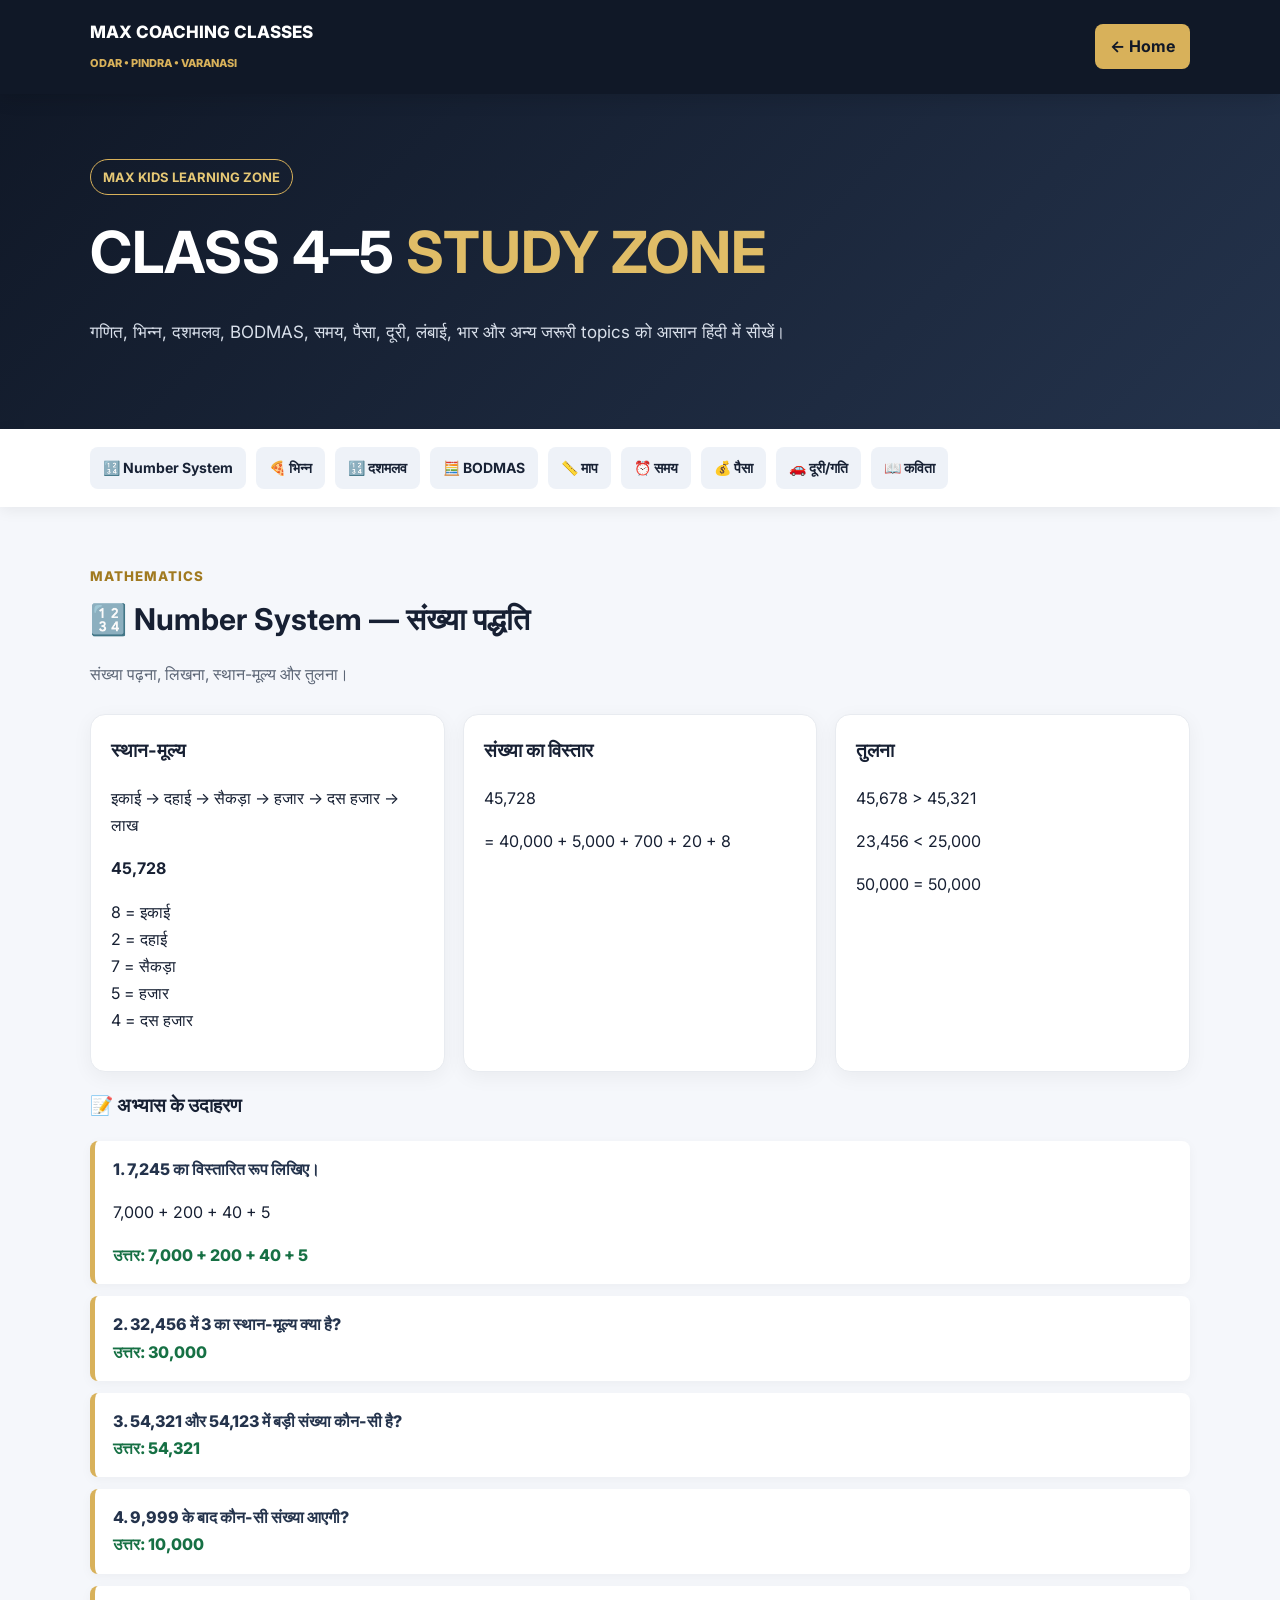
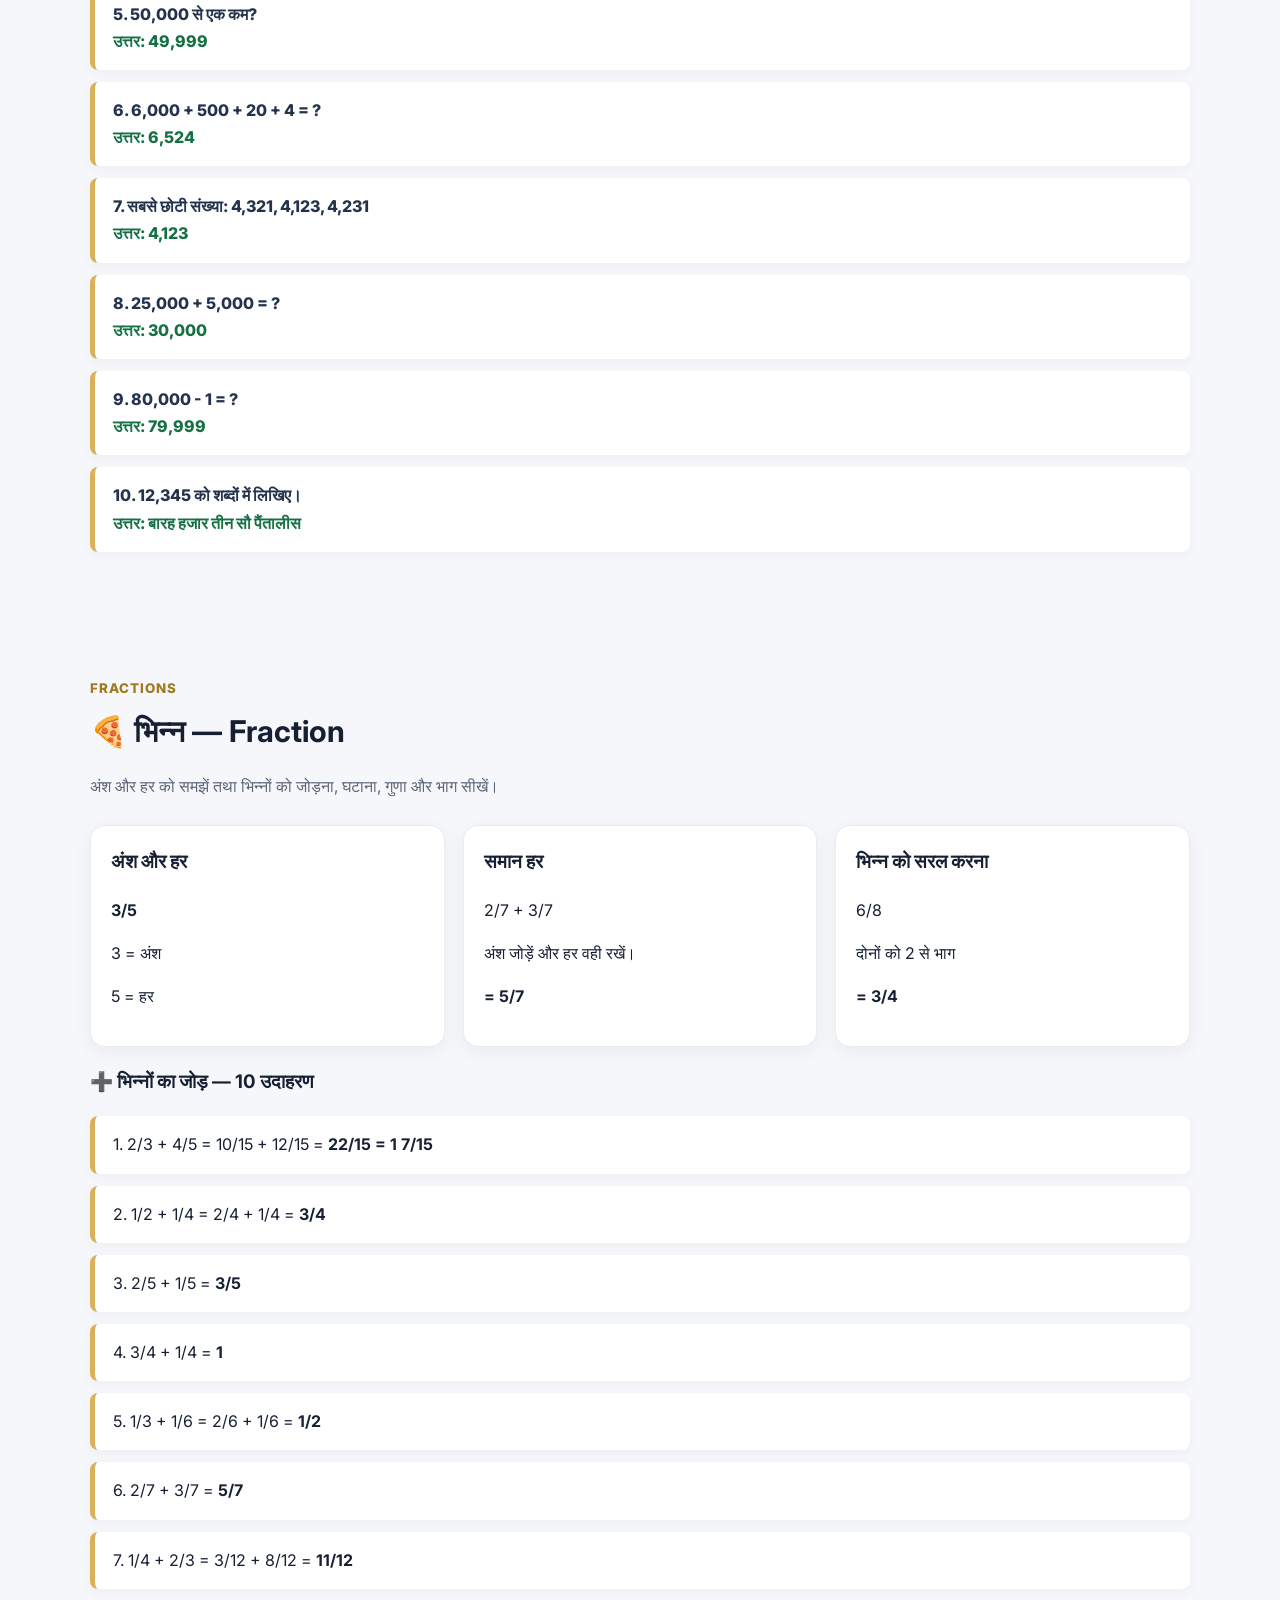
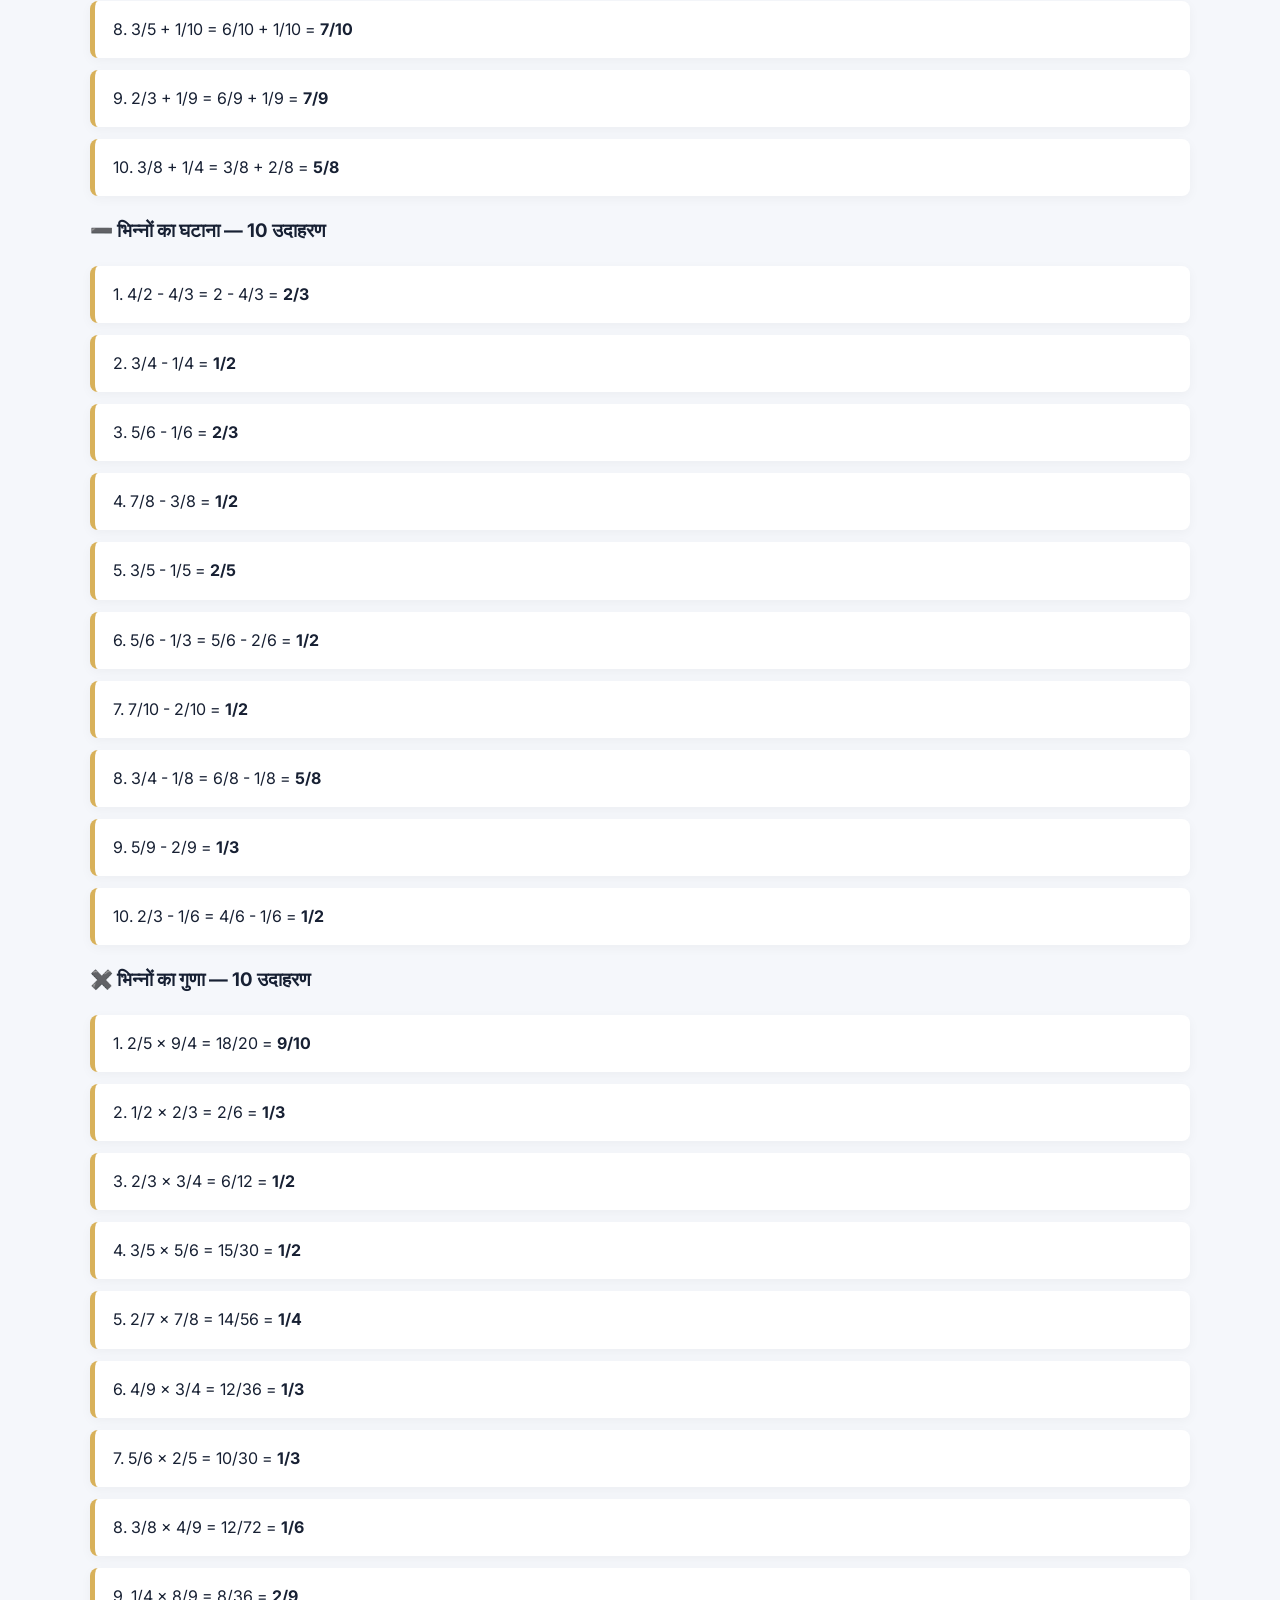
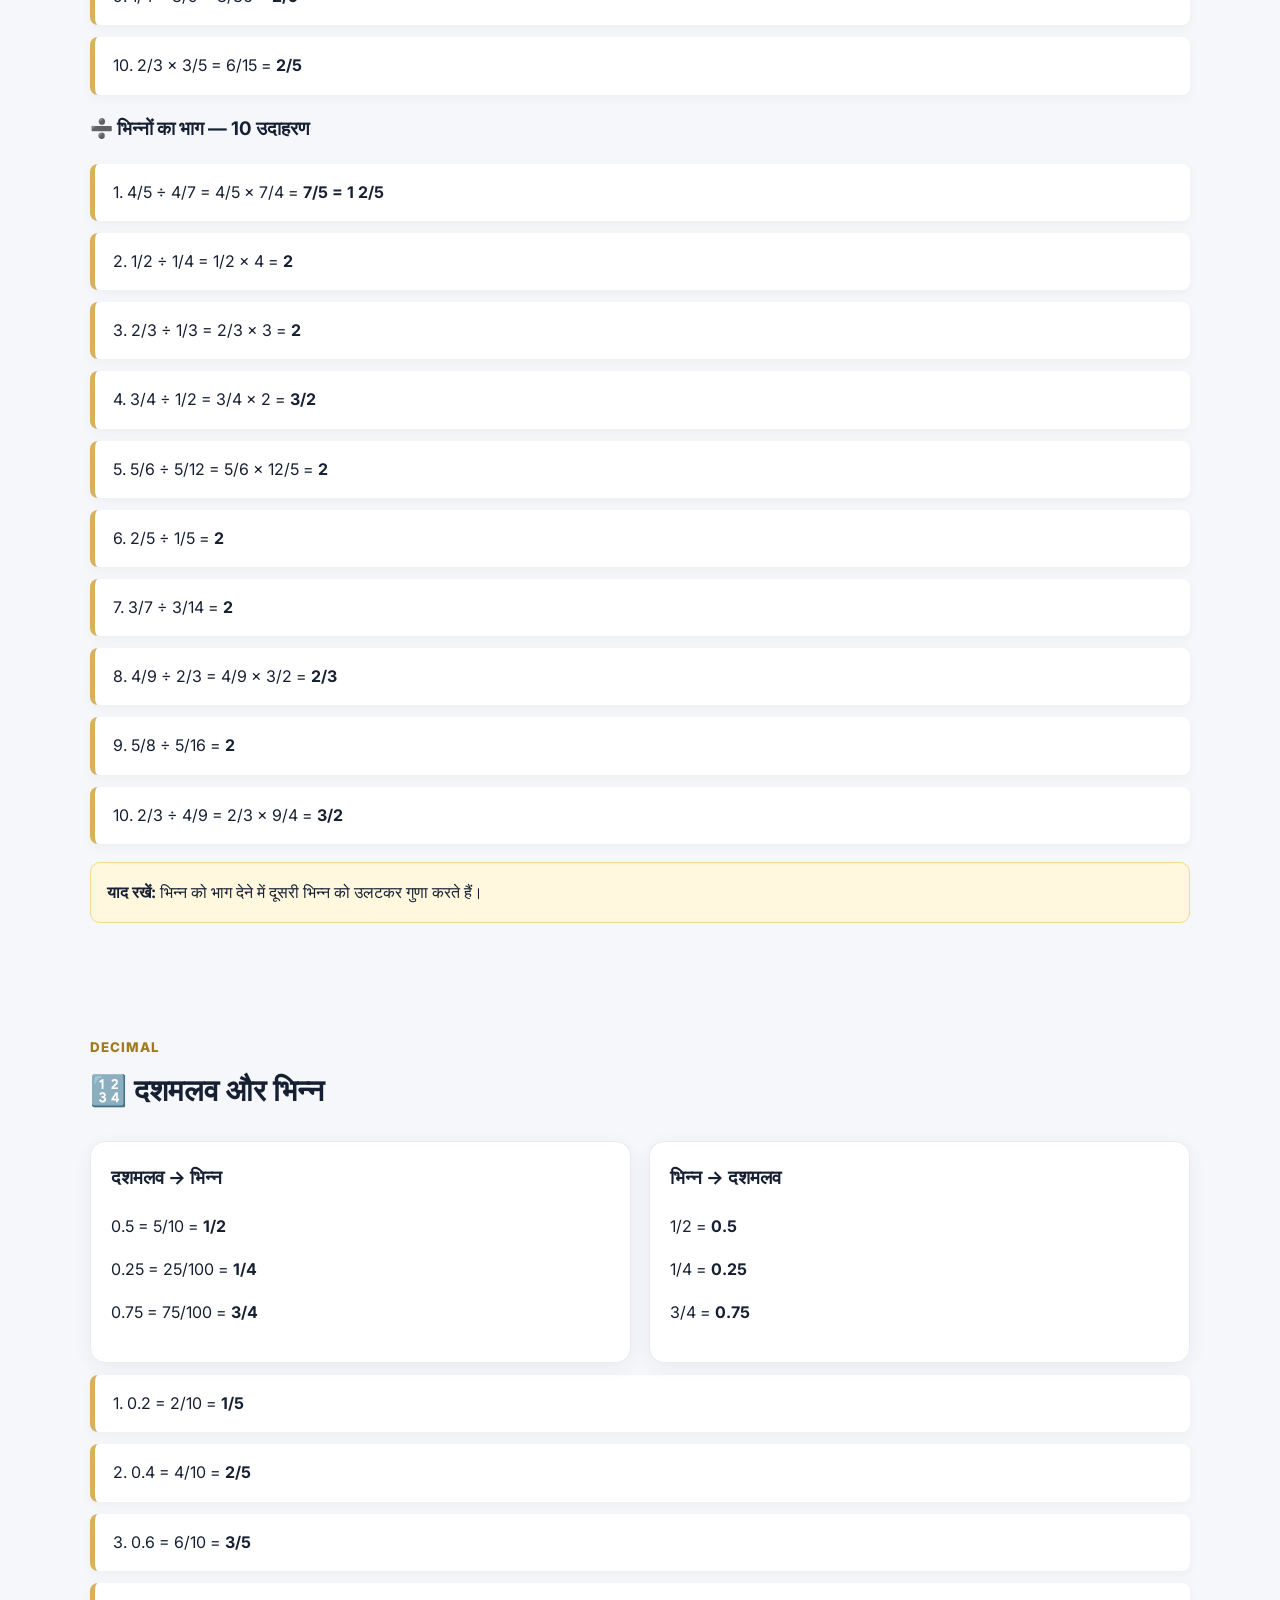
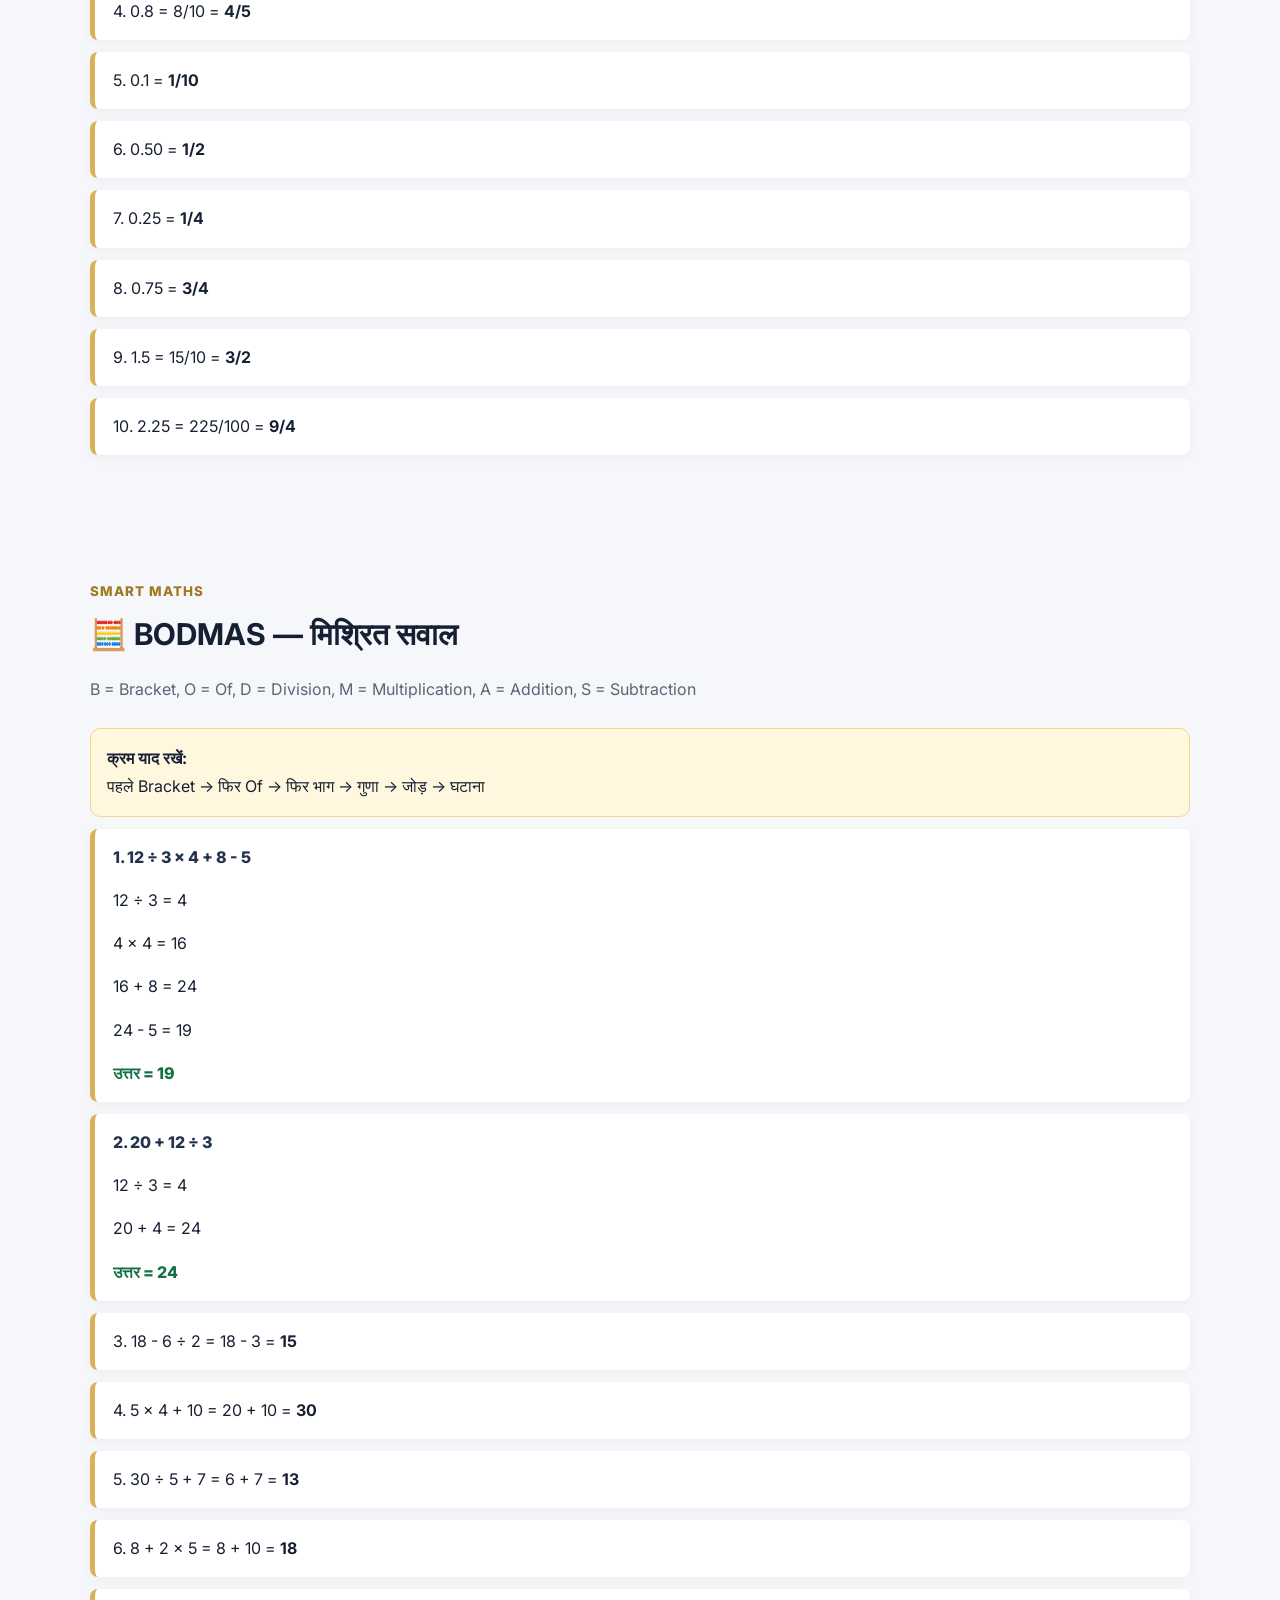
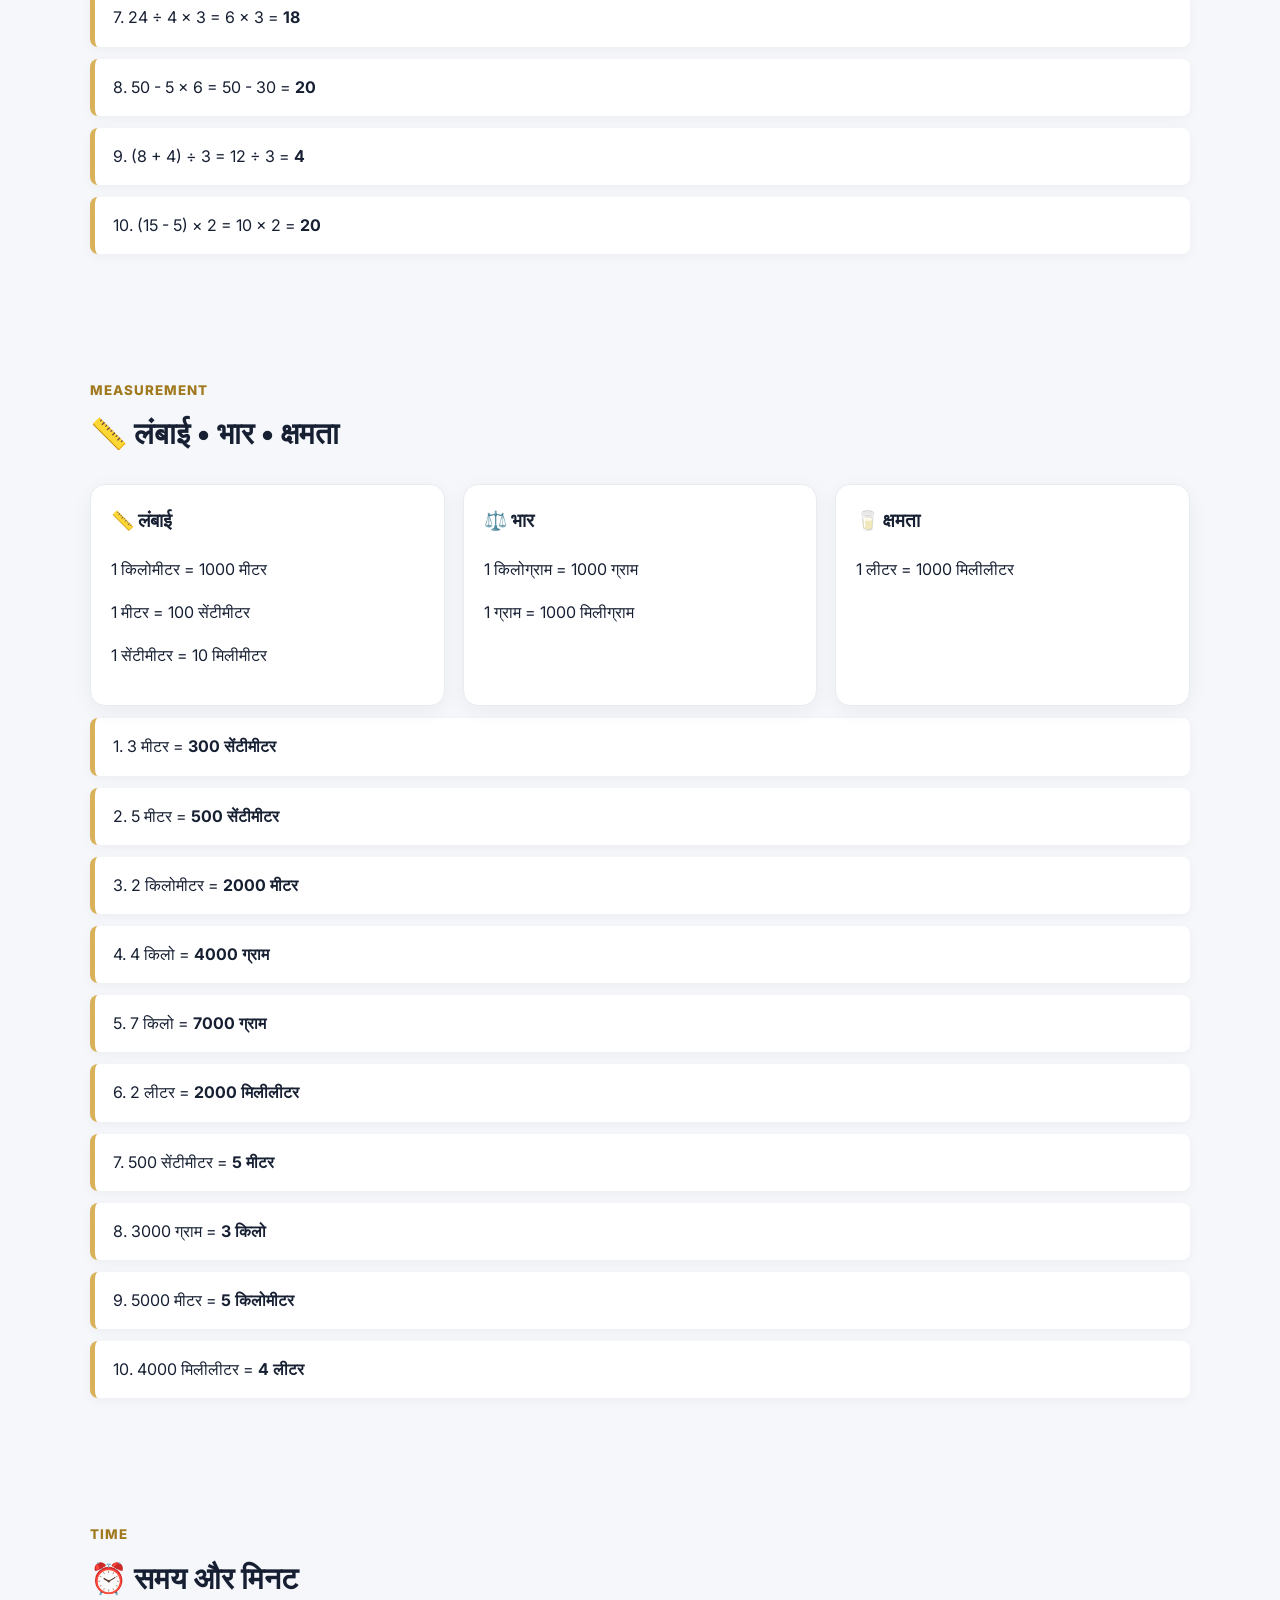
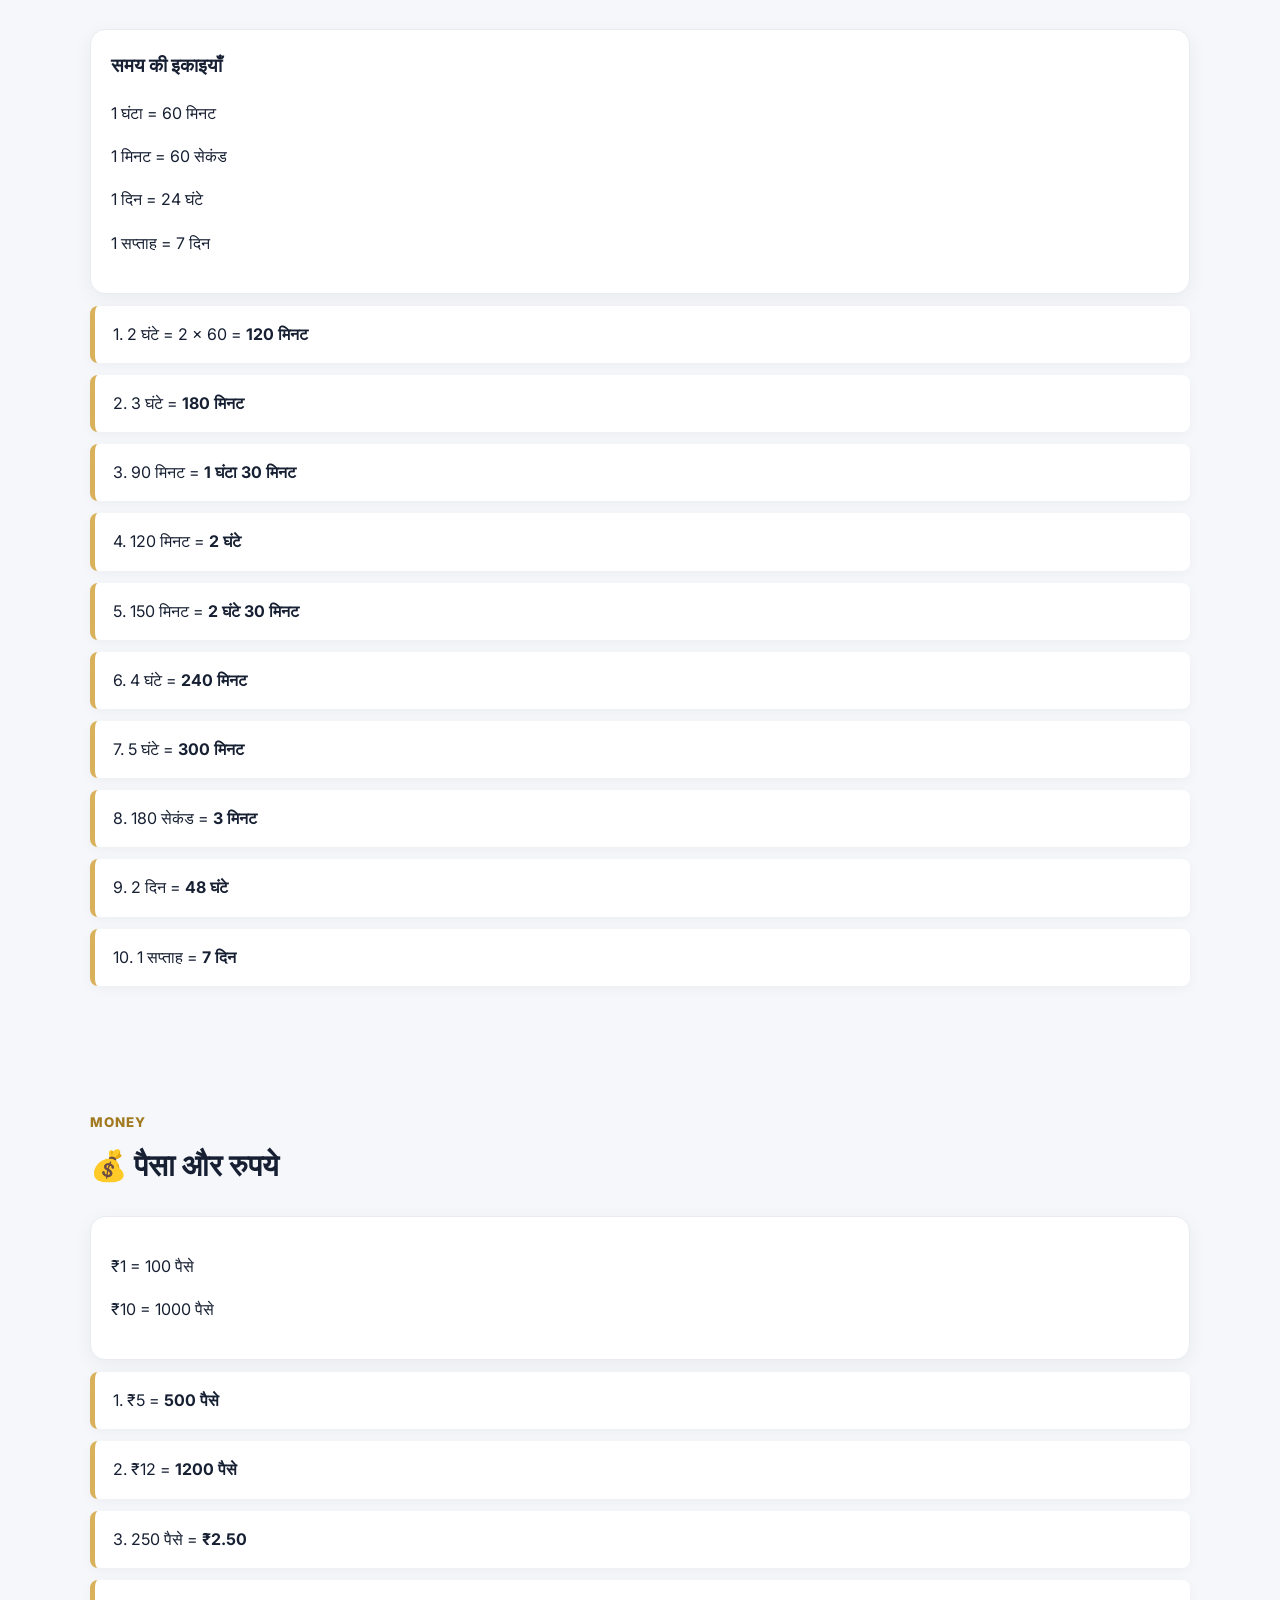
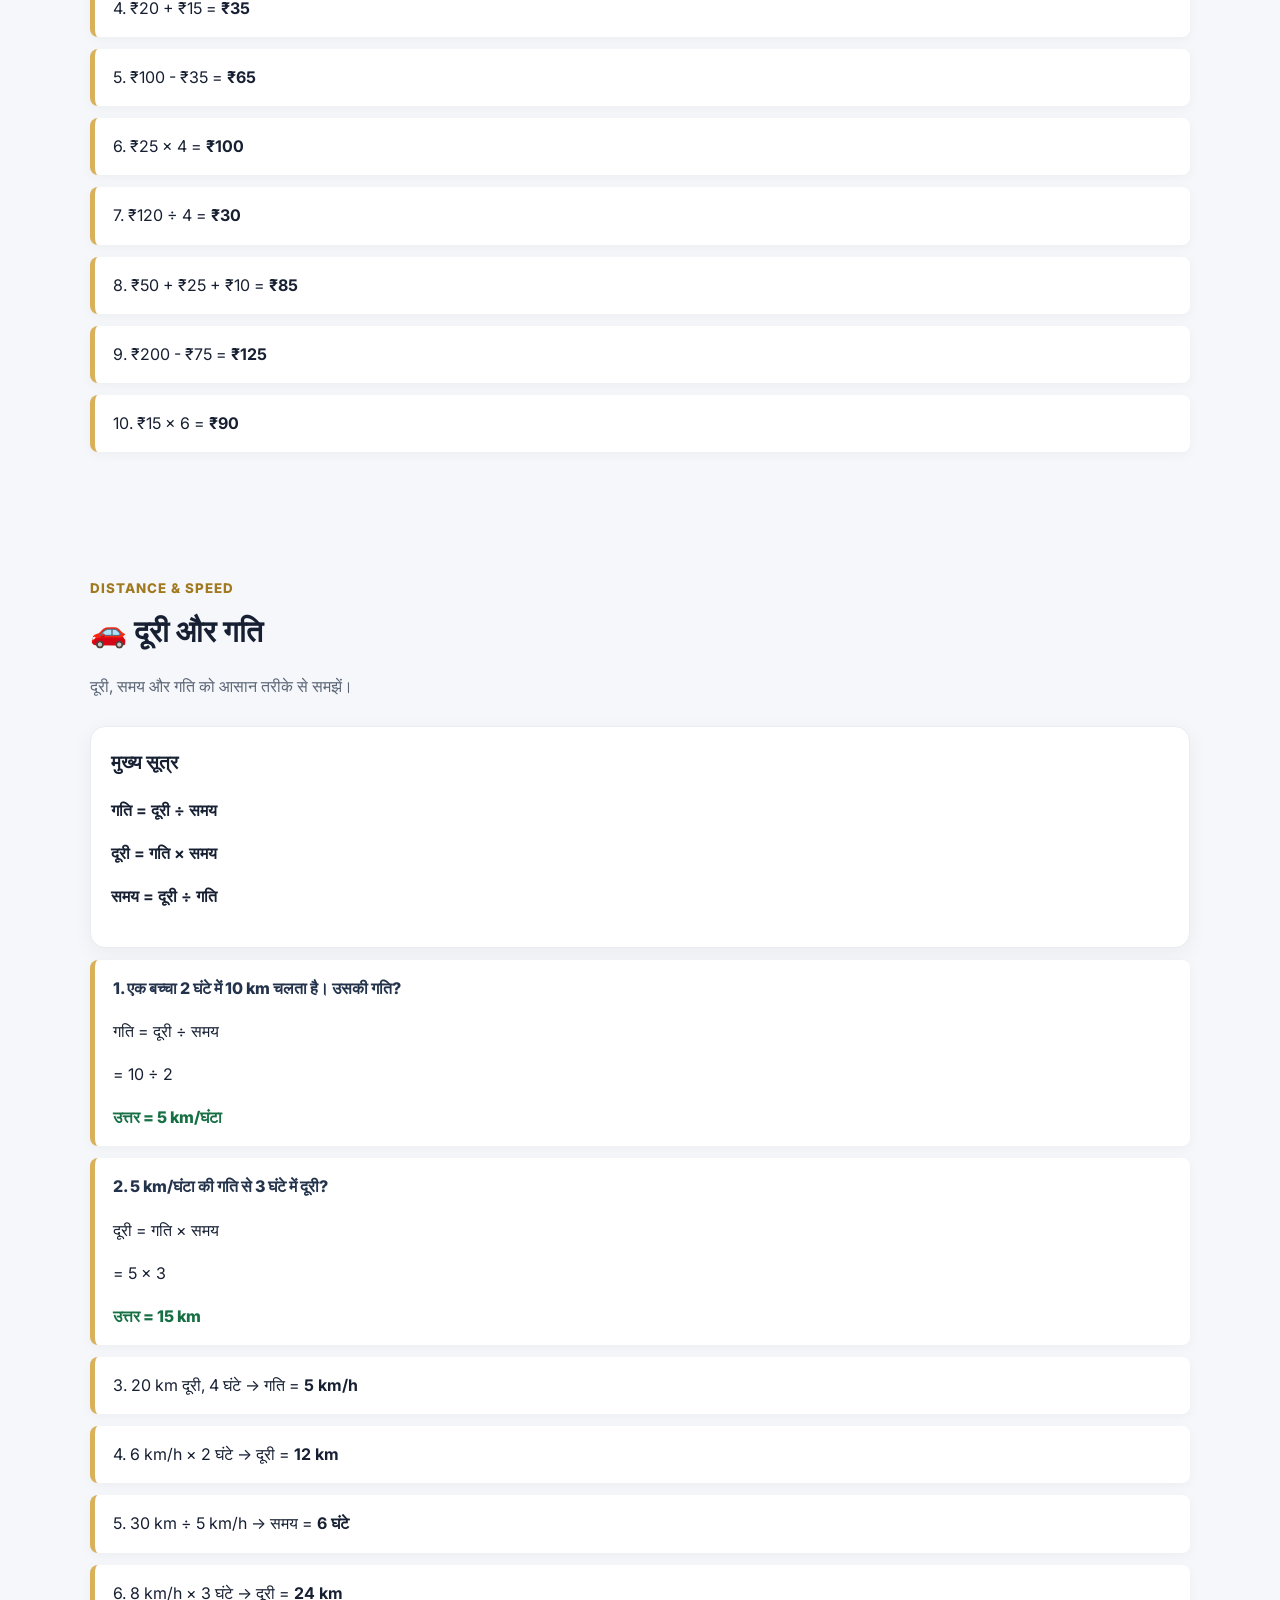
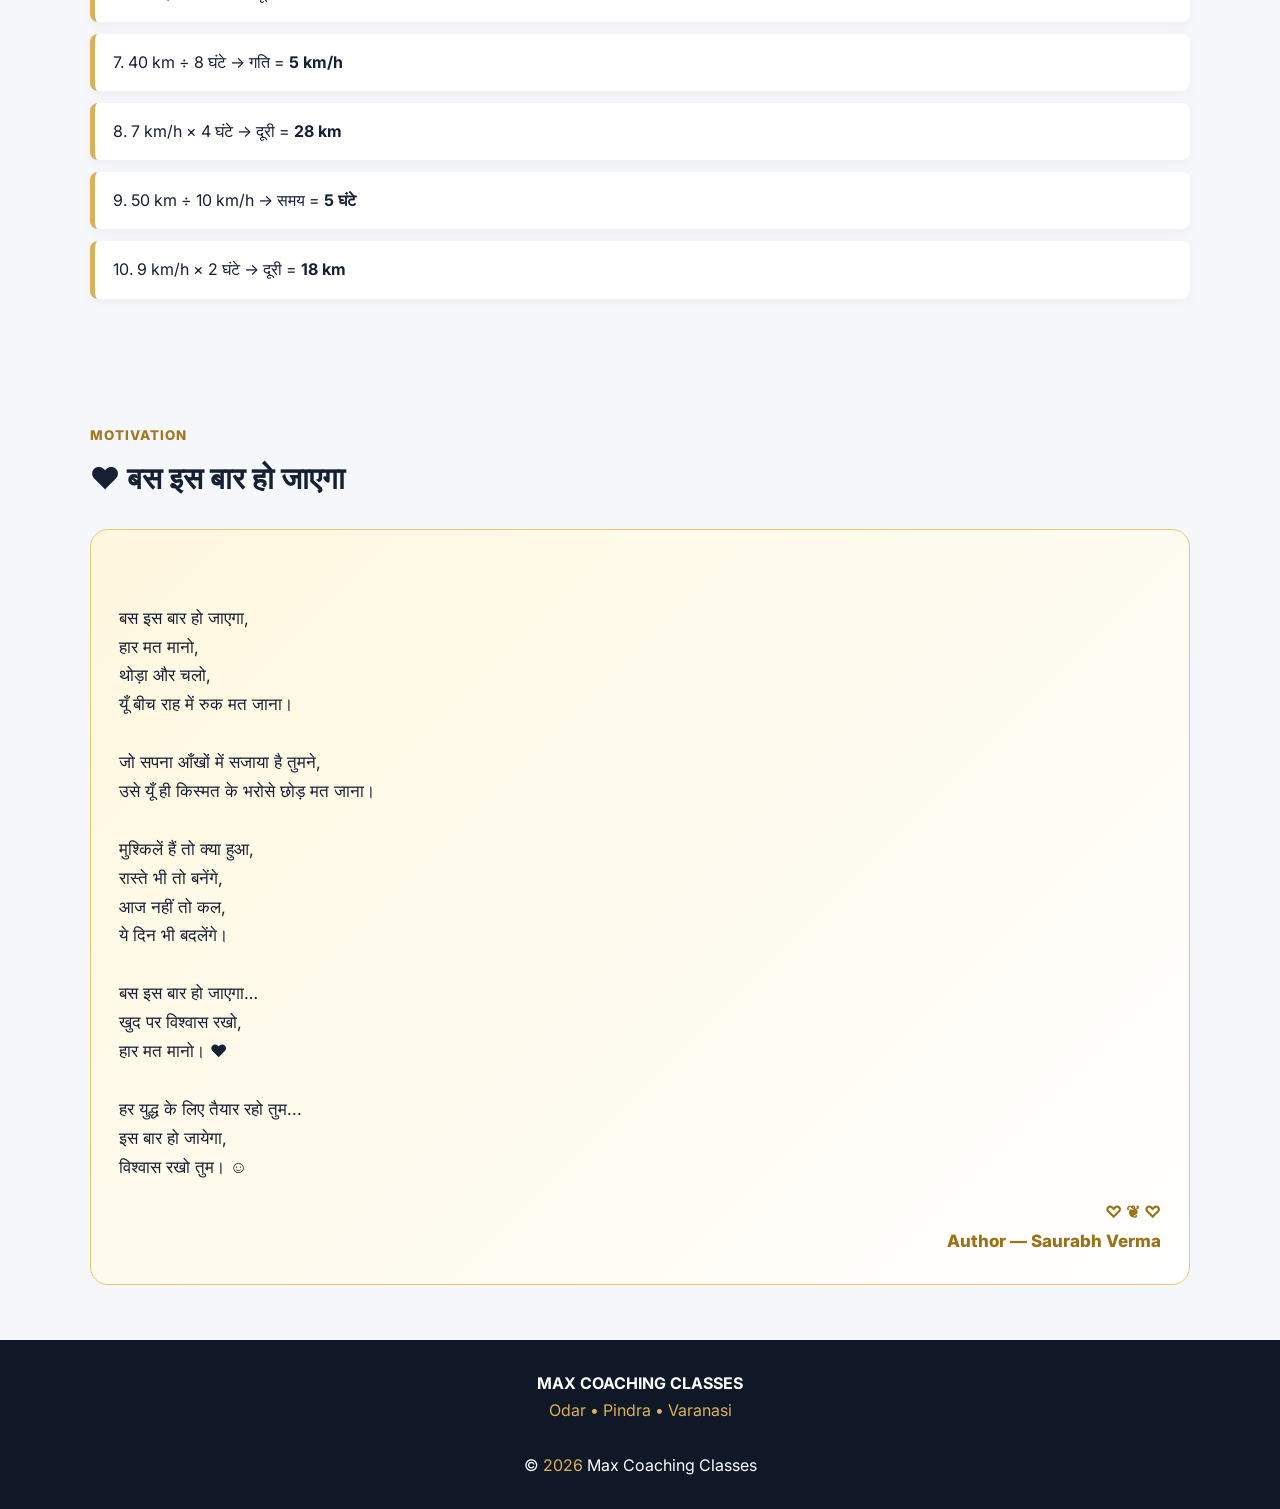
==== class4-5.html @ f992ae8b "Create class4-5.html" ====
<!DOCTYPE html>
<html lang="hi">
<head>
<meta charset="UTF-8">
<meta name="viewport" content="width=device-width, initial-scale=1.0">
<meta name="description" content="Max Coaching Classes - Class 4 and 5 Study Material">
<title>Class 4–5 Study Zone | MAX Coaching Classes</title>

<link rel="preconnect" href="https://fonts.googleapis.com">
<link rel="preconnect" href="https://fonts.gstatic.com" crossorigin>
<link href="https://fonts.googleapis.com/css2?family=Inter:wght@400;500;600;700;800&display=swap" rel="stylesheet">

<style>
*{box-sizing:border-box}
html{scroll-behavior:smooth}
body{
  margin:0;
  font-family:Inter,Arial,sans-serif;
  background:#f5f7fb;
  color:#172033;
  line-height:1.7
}
a{text-decoration:none}
.container{width:min(1100px,92%);margin:auto}

header{
  background:#101827;
  color:white;
  padding:18px 0;
  position:sticky;
  top:0;
  z-index:10;
  box-shadow:0 4px 18px #0002
}
.nav{
  display:flex;
  align-items:center;
  justify-content:space-between;
  gap:15px
}
.brand{
  color:white;
  font-weight:800;
  font-size:17px
}
.brand span{display:block}
.brand small{
  color:#d8b15a;
  font-size:11px
}
.back{
  background:#d8b15a;
  color:#111827;
  padding:9px 15px;
  border-radius:8px;
  font-weight:700
}

.hero{
  background:linear-gradient(135deg,#101827,#24334c);
  color:white;
  padding:65px 0
}
.hero h1{
  font-size:clamp(32px,6vw,58px);
  margin:8px 0
}
.hero h1 span{color:#e0bd67}
.hero p{
  max-width:720px;
  color:#d9e0eb;
  font-size:17px
}
.badge{
  display:inline-block;
  border:1px solid #d8b15a;
  color:#e6c875;
  padding:6px 12px;
  border-radius:30px;
  font-size:13px;
  font-weight:700
}

.study-nav{
  background:white;
  padding:18px 0;
  box-shadow:0 3px 15px #0001
}
.menu{
  display:flex;
  gap:10px;
  flex-wrap:wrap
}
.menu a{
  background:#eef2f8;
  color:#182235;
  padding:9px 13px;
  border-radius:8px;
  font-weight:700;
  font-size:14px
}
.menu a:hover{
  background:#d8b15a;
  color:#111
}

section{
  padding:55px 0
}
.section-title{
  margin-bottom:25px
}
.section-title small{
  color:#a17a20;
  font-weight:800;
  letter-spacing:1px
}
.section-title h2{
  font-size:30px;
  margin:5px 0
}
.section-title p{color:#5b6575}

.grid{
  display:grid;
  grid-template-columns:repeat(auto-fit,minmax(220px,1fr));
  gap:18px
}
.card{
  background:white;
  padding:20px;
  border-radius:15px;
  box-shadow:0 5px 20px #0000000d;
  border:1px solid #e8ebf0
}
.card h3{margin-top:0}
.card strong{font-size:28px;color:#a17818}

.example{
  background:#fff;
  border-left:5px solid #d8b15a;
  padding:15px 18px;
  margin:12px 0;
  border-radius:8px;
  box-shadow:0 3px 12px #0000000a
}
.question{
  font-weight:800;
  color:#24334c
}
.answer{
  color:#167044;
  font-weight:800
}
.tip{
  background:#fff8df;
  border:1px solid #f0d98d;
  padding:16px;
  border-radius:10px;
  margin-top:18px
}

table{
  width:100%;
  border-collapse:collapse;
  background:white;
  margin:15px 0;
  overflow:hidden
}
th,td{
  padding:11px;
  border:1px solid #e2e6ed;
  text-align:center
}
th{
  background:#182235;
  color:white
}

.poem{
  background:linear-gradient(135deg,#fff7df,#fff);
  border:1px solid #e4c86e;
  padding:28px;
  border-radius:18px;
  font-size:17px
}
.poem p{white-space:pre-line}
.author{
  text-align:right;
  font-weight:800;
  color:#9a7217
}

footer{
  background:#101827;
  color:white;
  text-align:center;
  padding:30px 15px
}
footer span{color:#d8b15a}

@media(max-width:600px){
  section{padding:40px 0}
  .hero{padding:45px 0}
  .menu a{font-size:12px;padding:8px 10px}
  .section-title h2{font-size:25px}
  table{font-size:13px}
}
</style>
</head>

<body>

<header>
  <div class="container nav">
    <div class="brand">
      <span>MAX COACHING CLASSES</span>
      <small>ODAR • PINDRA • VARANASI</small>
    </div>
    <a class="back" href="index.html">← Home</a>
  </div>
</header>

<section class="hero">
  <div class="container">
    <span class="badge">MAX KIDS LEARNING ZONE</span>
    <h1>CLASS 4–5 <span>STUDY ZONE</span></h1>
    <p>
      गणित, भिन्न, दशमलव, BODMAS, समय, पैसा, दूरी,
      लंबाई, भार और अन्य जरूरी topics को आसान हिंदी में सीखें।
    </p>
  </div>
</section>

<div class="study-nav">
  <div class="container menu">
    <a href="#number">🔢 Number System</a>
    <a href="#fraction">🍕 भिन्न</a>
    <a href="#decimal">🔢 दशमलव</a>
    <a href="#bodmas">🧮 BODMAS</a>
    <a href="#measurement">📏 माप</a>
    <a href="#time">⏰ समय</a>
    <a href="#money">💰 पैसा</a>
    <a href="#speed">🚗 दूरी/गति</a>
    <a href="#poem">📖 कविता</a>
  </div>
</div>


<!-- NUMBER SYSTEM -->
<section id="number">
<div class="container">

<div class="section-title">
<small>MATHEMATICS</small>
<h2>🔢 Number System — संख्या पद्धति</h2>
<p>संख्या पढ़ना, लिखना, स्थान-मूल्य और तुलना।</p>
</div>

<div class="grid">

<div class="card">
<h3>स्थान-मूल्य</h3>
<p>
इकाई → दहाई → सैकड़ा → हजार → दस हजार → लाख
</p>
<p><b>45,728</b></p>
<p>
8 = इकाई<br>
2 = दहाई<br>
7 = सैकड़ा<br>
5 = हजार<br>
4 = दस हजार
</p>
</div>

<div class="card">
<h3>संख्या का विस्तार</h3>
<p>45,728</p>
<p>= 40,000 + 5,000 + 700 + 20 + 8</p>
</div>

<div class="card">
<h3>तुलना</h3>
<p>45,678 &gt; 45,321</p>
<p>23,456 &lt; 25,000</p>
<p>50,000 = 50,000</p>
</div>

</div>

<h3>📝 अभ्यास के उदाहरण</h3>

<div class="example">
<div class="question">1. 7,245 का विस्तारित रूप लिखिए।</div>
<p>7,000 + 200 + 40 + 5</p>
<div class="answer">उत्तर: 7,000 + 200 + 40 + 5</div>
</div>

<div class="example">
<div class="question">2. 32,456 में 3 का स्थान-मूल्य क्या है?</div>
<div class="answer">उत्तर: 30,000</div>
</div>

<div class="example">
<div class="question">3. 54,321 और 54,123 में बड़ी संख्या कौन-सी है?</div>
<div class="answer">उत्तर: 54,321</div>
</div>

<div class="example">
<div class="question">4. 9,999 के बाद कौन-सी संख्या आएगी?</div>
<div class="answer">उत्तर: 10,000</div>
</div>

<div class="example">
<div class="question">5. 50,000 से एक कम?</div>
<div class="answer">उत्तर: 49,999</div>
</div>

<div class="example">
<div class="question">6. 6,000 + 500 + 20 + 4 = ?</div>
<div class="answer">उत्तर: 6,524</div>
</div>

<div class="example">
<div class="question">7. सबसे छोटी संख्या: 4,321, 4,123, 4,231</div>
<div class="answer">उत्तर: 4,123</div>
</div>

<div class="example">
<div class="question">8. 25,000 + 5,000 = ?</div>
<div class="answer">उत्तर: 30,000</div>
</div>

<div class="example">
<div class="question">9. 80,000 - 1 = ?</div>
<div class="answer">उत्तर: 79,999</div>
</div>

<div class="example">
<div class="question">10. 12,345 को शब्दों में लिखिए।</div>
<div class="answer">उत्तर: बारह हजार तीन सौ पैंतालीस</div>
</div>

</div>
</section>


<!-- FRACTIONS -->
<section id="fraction">
<div class="container">

<div class="section-title">
<small>FRACTIONS</small>
<h2>🍕 भिन्न — Fraction</h2>
<p>अंश और हर को समझें तथा भिन्नों को जोड़ना, घटाना, गुणा और भाग सीखें।</p>
</div>

<div class="grid">

<div class="card">
<h3>अंश और हर</h3>
<p><b>3/5</b></p>
<p>3 = अंश</p>
<p>5 = हर</p>
</div>

<div class="card">
<h3>समान हर</h3>
<p>2/7 + 3/7</p>
<p>अंश जोड़ें और हर वही रखें।</p>
<p><b>= 5/7</b></p>
</div>

<div class="card">
<h3>भिन्न को सरल करना</h3>
<p>6/8</p>
<p>दोनों को 2 से भाग</p>
<p><b>= 3/4</b></p>
</div>

</div>

<h3>➕ भिन्नों का जोड़ — 10 उदाहरण</h3>

<div class="example">1. 2/3 + 4/5 = 10/15 + 12/15 = <b>22/15 = 1 7/15</b></div>
<div class="example">2. 1/2 + 1/4 = 2/4 + 1/4 = <b>3/4</b></div>
<div class="example">3. 2/5 + 1/5 = <b>3/5</b></div>
<div class="example">4. 3/4 + 1/4 = <b>1</b></div>
<div class="example">5. 1/3 + 1/6 = 2/6 + 1/6 = <b>1/2</b></div>
<div class="example">6. 2/7 + 3/7 = <b>5/7</b></div>
<div class="example">7. 1/4 + 2/3 = 3/12 + 8/12 = <b>11/12</b></div>
<div class="example">8. 3/5 + 1/10 = 6/10 + 1/10 = <b>7/10</b></div>
<div class="example">9. 2/3 + 1/9 = 6/9 + 1/9 = <b>7/9</b></div>
<div class="example">10. 3/8 + 1/4 = 3/8 + 2/8 = <b>5/8</b></div>


<h3>➖ भिन्नों का घटाना — 10 उदाहरण</h3>

<div class="example">1. 4/2 - 4/3 = 2 - 4/3 = <b>2/3</b></div>
<div class="example">2. 3/4 - 1/4 = <b>1/2</b></div>
<div class="example">3. 5/6 - 1/6 = <b>2/3</b></div>
<div class="example">4. 7/8 - 3/8 = <b>1/2</b></div>
<div class="example">5. 3/5 - 1/5 = <b>2/5</b></div>
<div class="example">6. 5/6 - 1/3 = 5/6 - 2/6 = <b>1/2</b></div>
<div class="example">7. 7/10 - 2/10 = <b>1/2</b></div>
<div class="example">8. 3/4 - 1/8 = 6/8 - 1/8 = <b>5/8</b></div>
<div class="example">9. 5/9 - 2/9 = <b>1/3</b></div>
<div class="example">10. 2/3 - 1/6 = 4/6 - 1/6 = <b>1/2</b></div>


<h3>✖️ भिन्नों का गुणा — 10 उदाहरण</h3>

<div class="example">1. 2/5 × 9/4 = 18/20 = <b>9/10</b></div>
<div class="example">2. 1/2 × 2/3 = 2/6 = <b>1/3</b></div>
<div class="example">3. 2/3 × 3/4 = 6/12 = <b>1/2</b></div>
<div class="example">4. 3/5 × 5/6 = 15/30 = <b>1/2</b></div>
<div class="example">5. 2/7 × 7/8 = 14/56 = <b>1/4</b></div>
<div class="example">6. 4/9 × 3/4 = 12/36 = <b>1/3</b></div>
<div class="example">7. 5/6 × 2/5 = 10/30 = <b>1/3</b></div>
<div class="example">8. 3/8 × 4/9 = 12/72 = <b>1/6</b></div>
<div class="example">9. 1/4 × 8/9 = 8/36 = <b>2/9</b></div>
<div class="example">10. 2/3 × 3/5 = 6/15 = <b>2/5</b></div>


<h3>➗ भिन्नों का भाग — 10 उदाहरण</h3>

<div class="example">1. 4/5 ÷ 4/7 = 4/5 × 7/4 = <b>7/5 = 1 2/5</b></div>
<div class="example">2. 1/2 ÷ 1/4 = 1/2 × 4 = <b>2</b></div>
<div class="example">3. 2/3 ÷ 1/3 = 2/3 × 3 = <b>2</b></div>
<div class="example">4. 3/4 ÷ 1/2 = 3/4 × 2 = <b>3/2</b></div>
<div class="example">5. 5/6 ÷ 5/12 = 5/6 × 12/5 = <b>2</b></div>
<div class="example">6. 2/5 ÷ 1/5 = <b>2</b></div>
<div class="example">7. 3/7 ÷ 3/14 = <b>2</b></div>
<div class="example">8. 4/9 ÷ 2/3 = 4/9 × 3/2 = <b>2/3</b></div>
<div class="example">9. 5/8 ÷ 5/16 = <b>2</b></div>
<div class="example">10. 2/3 ÷ 4/9 = 2/3 × 9/4 = <b>3/2</b></div>

<div class="tip">
<b>याद रखें:</b> भिन्न को भाग देने में दूसरी भिन्न को उलटकर गुणा करते हैं।
</div>

</div>
</section>


<!-- DECIMAL -->
<section id="decimal">
<div class="container">

<div class="section-title">
<small>DECIMAL</small>
<h2>🔢 दशमलव और भिन्न</h2>
</div>

<div class="grid">

<div class="card">
<h3>दशमलव → भिन्न</h3>
<p>0.5 = 5/10 = <b>1/2</b></p>
<p>0.25 = 25/100 = <b>1/4</b></p>
<p>0.75 = 75/100 = <b>3/4</b></p>
</div>

<div class="card">
<h3>भिन्न → दशमलव</h3>
<p>1/2 = <b>0.5</b></p>
<p>1/4 = <b>0.25</b></p>
<p>3/4 = <b>0.75</b></p>
</div>

</div>

<div class="example">1. 0.2 = 2/10 = <b>1/5</b></div>
<div class="example">2. 0.4 = 4/10 = <b>2/5</b></div>
<div class="example">3. 0.6 = 6/10 = <b>3/5</b></div>
<div class="example">4. 0.8 = 8/10 = <b>4/5</b></div>
<div class="example">5. 0.1 = <b>1/10</b></div>
<div class="example">6. 0.50 = <b>1/2</b></div>
<div class="example">7. 0.25 = <b>1/4</b></div>
<div class="example">8. 0.75 = <b>3/4</b></div>
<div class="example">9. 1.5 = 15/10 = <b>3/2</b></div>
<div class="example">10. 2.25 = 225/100 = <b>9/4</b></div>

</div>
</section>


<!-- BODMAS -->
<section id="bodmas">
<div class="container">

<div class="section-title">
<small>SMART MATHS</small>
<h2>🧮 BODMAS — मिश्रित सवाल</h2>
<p>
B = Bracket, O = Of, D = Division, M = Multiplication,
A = Addition, S = Subtraction
</p>
</div>

<div class="tip">
<b>क्रम याद रखें:</b><br>
पहले Bracket → फिर Of → फिर भाग → गुणा → जोड़ → घटाना
</div>

<div class="example">
<div class="question">1. 12 ÷ 3 × 4 + 8 - 5</div>
<p>12 ÷ 3 = 4</p>
<p>4 × 4 = 16</p>
<p>16 + 8 = 24</p>
<p>24 - 5 = 19</p>
<div class="answer">उत्तर = 19</div>
</div>

<div class="example">
<div class="question">2. 20 + 12 ÷ 3</div>
<p>12 ÷ 3 = 4</p>
<p>20 + 4 = 24</p>
<div class="answer">उत्तर = 24</div>
</div>

<div class="example">3. 18 - 6 ÷ 2 = 18 - 3 = <b>15</b></div>
<div class="example">4. 5 × 4 + 10 = 20 + 10 = <b>30</b></div>
<div class="example">5. 30 ÷ 5 + 7 = 6 + 7 = <b>13</b></div>
<div class="example">6. 8 + 2 × 5 = 8 + 10 = <b>18</b></div>
<div class="example">7. 24 ÷ 4 × 3 = 6 × 3 = <b>18</b></div>
<div class="example">8. 50 - 5 × 6 = 50 - 30 = <b>20</b></div>
<div class="example">9. (8 + 4) ÷ 3 = 12 ÷ 3 = <b>4</b></div>
<div class="example">10. (15 - 5) × 2 = 10 × 2 = <b>20</b></div>

</div>
</section>


<!-- MEASUREMENT -->
<section id="measurement">
<div class="container">

<div class="section-title">
<small>MEASUREMENT</small>
<h2>📏 लंबाई • भार • क्षमता</h2>
</div>

<div class="grid">

<div class="card">
<h3>📏 लंबाई</h3>
<p>1 किलोमीटर = 1000 मीटर</p>
<p>1 मीटर = 100 सेंटीमीटर</p>
<p>1 सेंटीमीटर = 10 मिलीमीटर</p>
</div>

<div class="card">
<h3>⚖️ भार</h3>
<p>1 किलोग्राम = 1000 ग्राम</p>
<p>1 ग्राम = 1000 मिलीग्राम</p>
</div>

<div class="card">
<h3>🥛 क्षमता</h3>
<p>1 लीटर = 1000 मिलीलीटर</p>
</div>

</div>

<div class="example">1. 3 मीटर = <b>300 सेंटीमीटर</b></div>
<div class="example">2. 5 मीटर = <b>500 सेंटीमीटर</b></div>
<div class="example">3. 2 किलोमीटर = <b>2000 मीटर</b></div>
<div class="example">4. 4 किलो = <b>4000 ग्राम</b></div>
<div class="example">5. 7 किलो = <b>7000 ग्राम</b></div>
<div class="example">6. 2 लीटर = <b>2000 मिलीलीटर</b></div>
<div class="example">7. 500 सेंटीमीटर = <b>5 मीटर</b></div>
<div class="example">8. 3000 ग्राम = <b>3 किलो</b></div>
<div class="example">9. 5000 मीटर = <b>5 किलोमीटर</b></div>
<div class="example">10. 4000 मिलीलीटर = <b>4 लीटर</b></div>

</div>
</section>


<!-- TIME -->
<section id="time">
<div class="container">

<div class="section-title">
<small>TIME</small>
<h2>⏰ समय और मिनट</h2>
</div>

<div class="grid">

<div class="card">
<h3>समय की इकाइयाँ</h3>
<p>1 घंटा = 60 मिनट</p>
<p>1 मिनट = 60 सेकंड</p>
<p>1 दिन = 24 घंटे</p>
<p>1 सप्ताह = 7 दिन</p>
</div>

</div>

<div class="example">1. 2 घंटे = 2 × 60 = <b>120 मिनट</b></div>
<div class="example">2. 3 घंटे = <b>180 मिनट</b></div>
<div class="example">3. 90 मिनट = <b>1 घंटा 30 मिनट</b></div>
<div class="example">4. 120 मिनट = <b>2 घंटे</b></div>
<div class="example">5. 150 मिनट = <b>2 घंटे 30 मिनट</b></div>
<div class="example">6. 4 घंटे = <b>240 मिनट</b></div>
<div class="example">7. 5 घंटे = <b>300 मिनट</b></div>
<div class="example">8. 180 सेकंड = <b>3 मिनट</b></div>
<div class="example">9. 2 दिन = <b>48 घंटे</b></div>
<div class="example">10. 1 सप्ताह = <b>7 दिन</b></div>

</div>
</section>


<!-- MONEY -->
<section id="money">
<div class="container">

<div class="section-title">
<small>MONEY</small>
<h2>💰 पैसा और रुपये</h2>
</div>

<div class="card">
<p>₹1 = 100 पैसे</p>
<p>₹10 = 1000 पैसे</p>
</div>

<div class="example">1. ₹5 = <b>500 पैसे</b></div>
<div class="example">2. ₹12 = <b>1200 पैसे</b></div>
<div class="example">3. 250 पैसे = <b>₹2.50</b></div>
<div class="example">4. ₹20 + ₹15 = <b>₹35</b></div>
<div class="example">5. ₹100 - ₹35 = <b>₹65</b></div>
<div class="example">6. ₹25 × 4 = <b>₹100</b></div>
<div class="example">7. ₹120 ÷ 4 = <b>₹30</b></div>
<div class="example">8. ₹50 + ₹25 + ₹10 = <b>₹85</b></div>
<div class="example">9. ₹200 - ₹75 = <b>₹125</b></div>
<div class="example">10. ₹15 × 6 = <b>₹90</b></div>

</div>
</section>


<!-- SPEED -->
<section id="speed">
<div class="container">

<div class="section-title">
<small>DISTANCE & SPEED</small>
<h2>🚗 दूरी और गति</h2>
<p>दूरी, समय और गति को आसान तरीके से समझें।</p>
</div>

<div class="card">
<h3>मुख्य सूत्र</h3>
<p><b>गति = दूरी ÷ समय</b></p>
<p><b>दूरी = गति × समय</b></p>
<p><b>समय = दूरी ÷ गति</b></p>
</div>

<div class="example">
<div class="question">1. एक बच्चा 2 घंटे में 10 km चलता है। उसकी गति?</div>
<p>गति = दूरी ÷ समय</p>
<p>= 10 ÷ 2</p>
<div class="answer">उत्तर = 5 km/घंटा</div>
</div>

<div class="example">
<div class="question">2. 5 km/घंटा की गति से 3 घंटे में दूरी?</div>
<p>दूरी = गति × समय</p>
<p>= 5 × 3</p>
<div class="answer">उत्तर = 15 km</div>
</div>

<div class="example">3. 20 km दूरी, 4 घंटे → गति = <b>5 km/h</b></div>
<div class="example">4. 6 km/h × 2 घंटे → दूरी = <b>12 km</b></div>
<div class="example">5. 30 km ÷ 5 km/h → समय = <b>6 घंटे</b></div>
<div class="example">6. 8 km/h × 3 घंटे → दूरी = <b>24 km</b></div>
<div class="example">7. 40 km ÷ 8 घंटे → गति = <b>5 km/h</b></div>
<div class="example">8. 7 km/h × 4 घंटे → दूरी = <b>28 km</b></div>
<div class="example">9. 50 km ÷ 10 km/h → समय = <b>5 घंटे</b></div>
<div class="example">10. 9 km/h × 2 घंटे → दूरी = <b>18 km</b></div>

</div>
</section>


<!-- POEM -->
<section id="poem">
<div class="container">

<div class="section-title">
<small>MOTIVATION</small>
<h2>❤️ बस इस बार हो जाएगा</h2>
</div>

<div class="poem">

<p>
बस इस बार हो जाएगा,
हार मत मानो,
थोड़ा और चलो,
यूँ बीच राह में रुक मत जाना।

जो सपना आँखों में सजाया है तुमने,
उसे यूँ ही किस्मत के भरोसे छोड़ मत जाना।

मुश्किलें हैं तो क्या हुआ,
रास्ते भी तो बनेंगे,
आज नहीं तो कल,
ये दिन भी बदलेंगे।

बस इस बार हो जाएगा…
खुद पर विश्वास रखो,
हार मत मानो। ❤️

हर युद्ध के लिए तैयार रहो तुम...
इस बार हो जायेगा,
विश्वास रखो तुम। ☺️
</p>

<div class="author">
♡ ❦ ♡<br>
Author — Saurabh Verma
</div>

</div>

</div>
</section>


<footer>
<strong>MAX COACHING CLASSES</strong><br>
<span>Odar • Pindra • Varanasi</span><br><br>
© <span id="year"></span> Max Coaching Classes
</footer>

<script>
document.getElementById("year").textContent = new Date().getFullYear();
</script>

</body>
  </html>
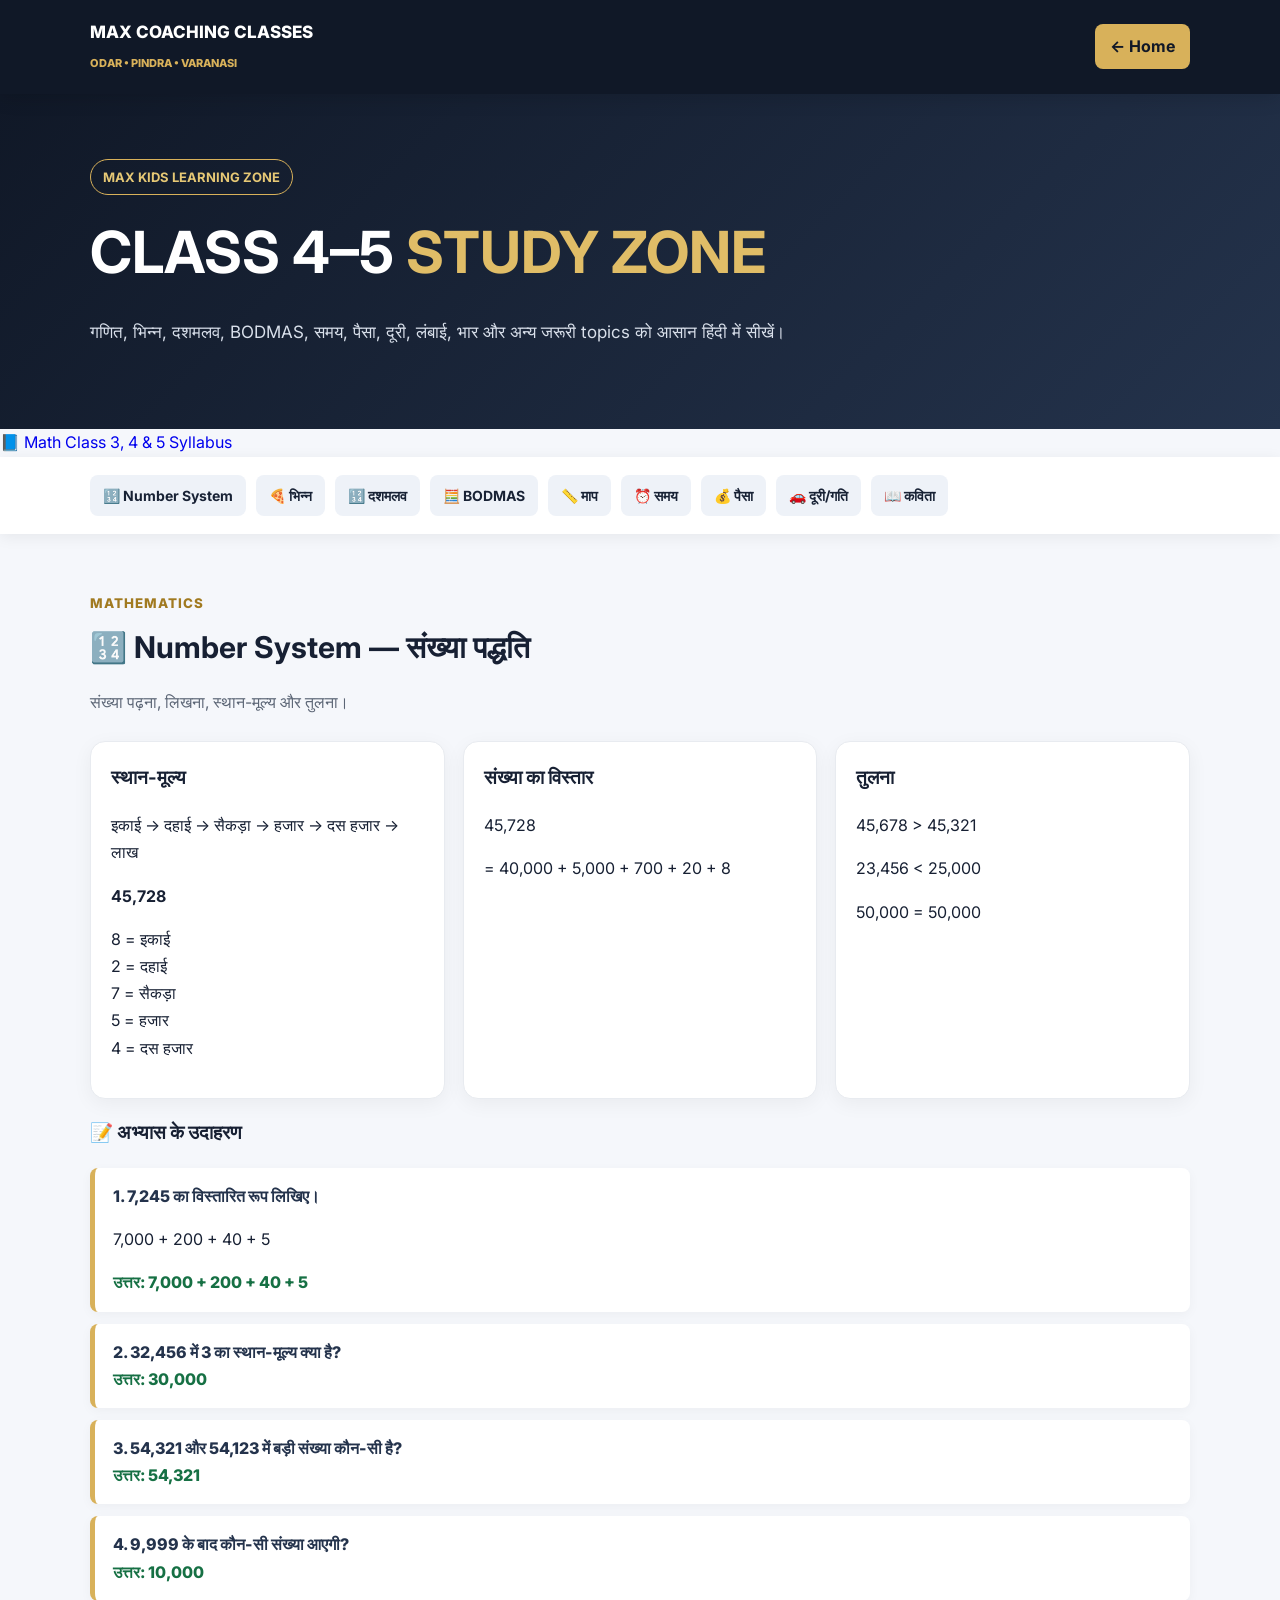
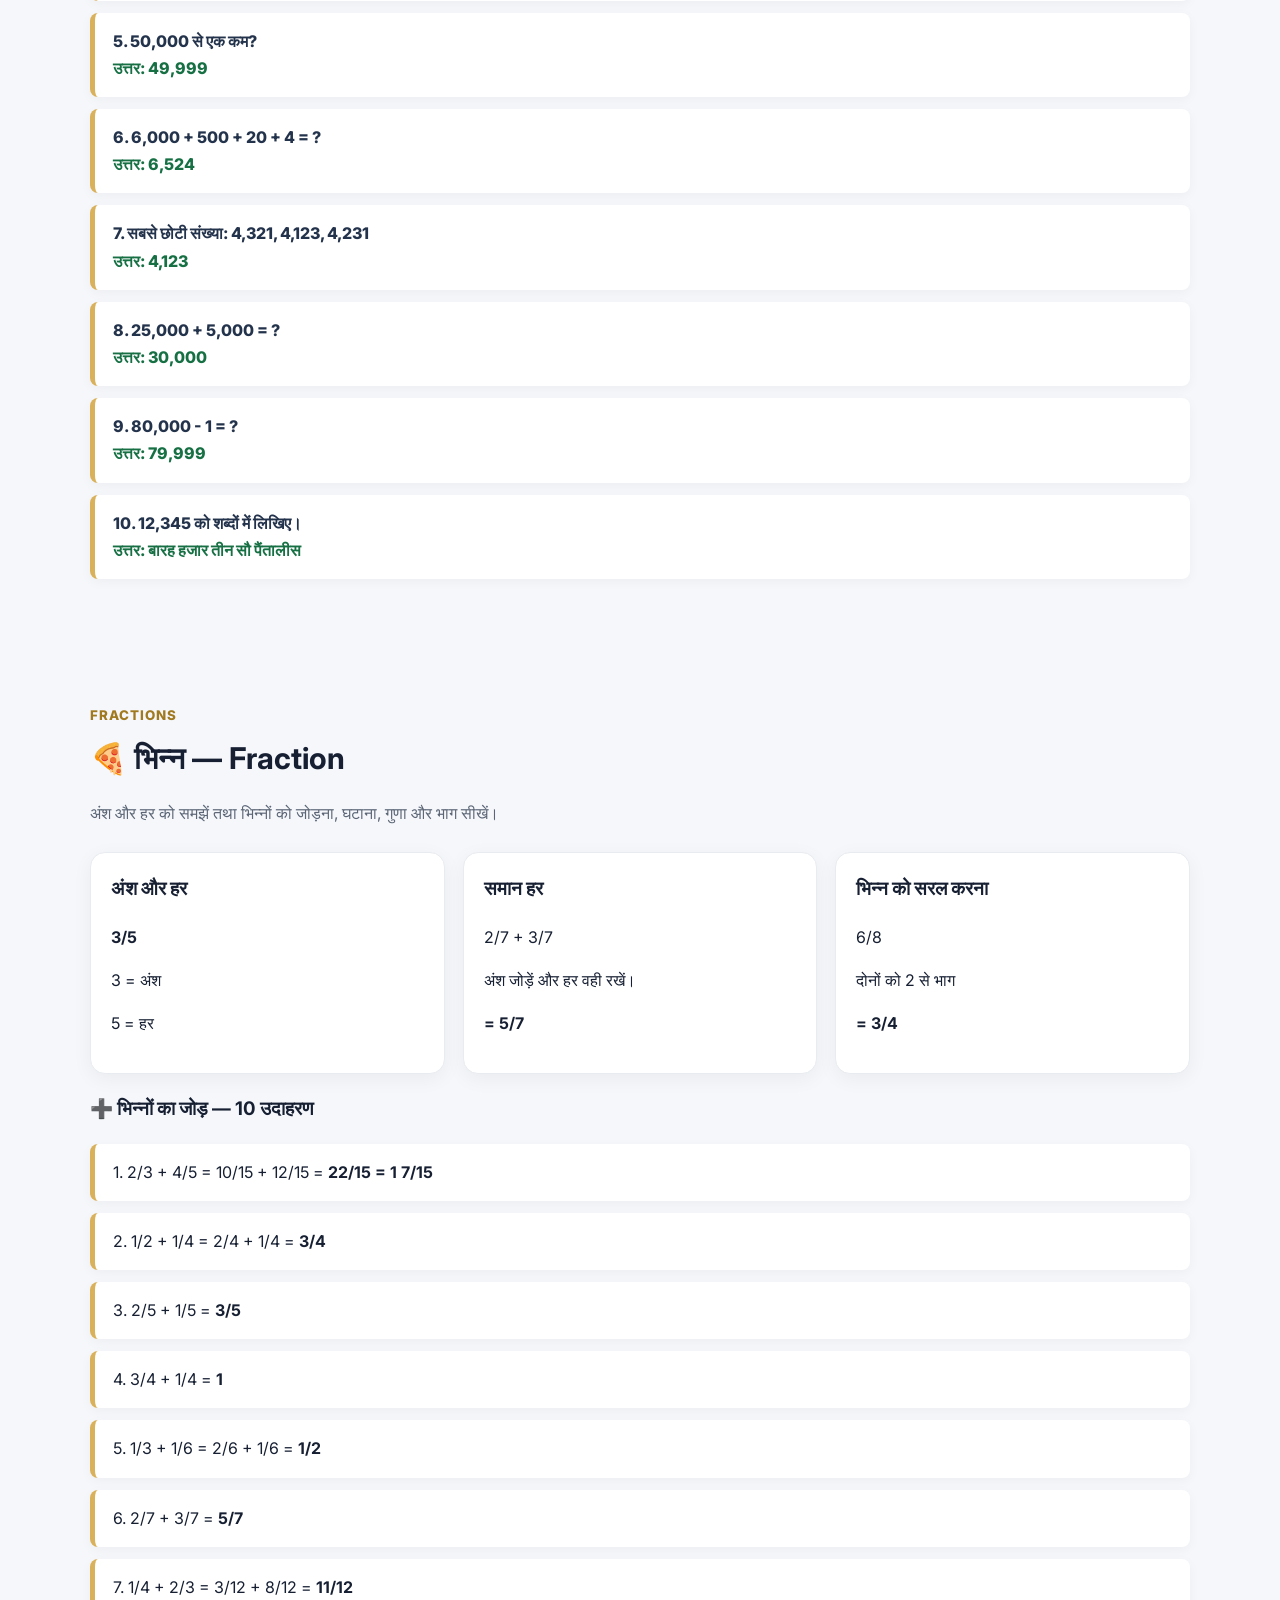
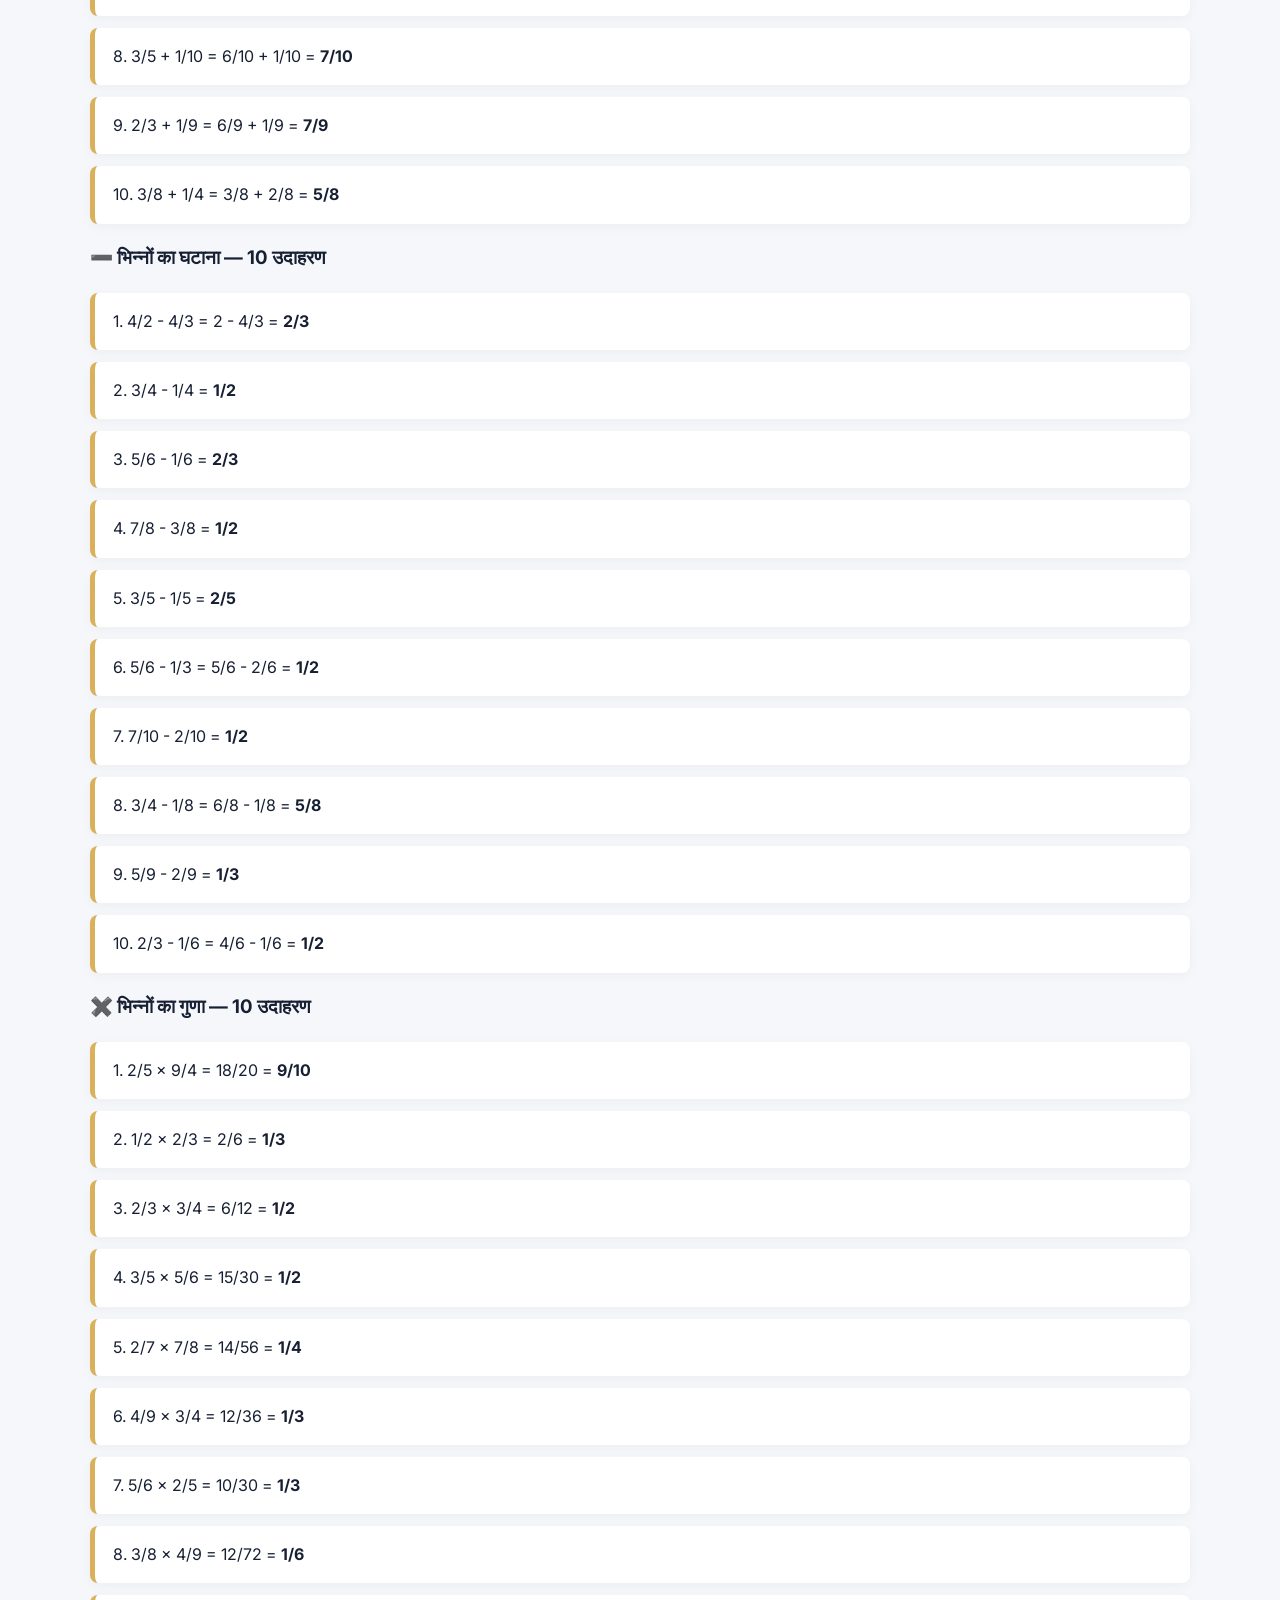
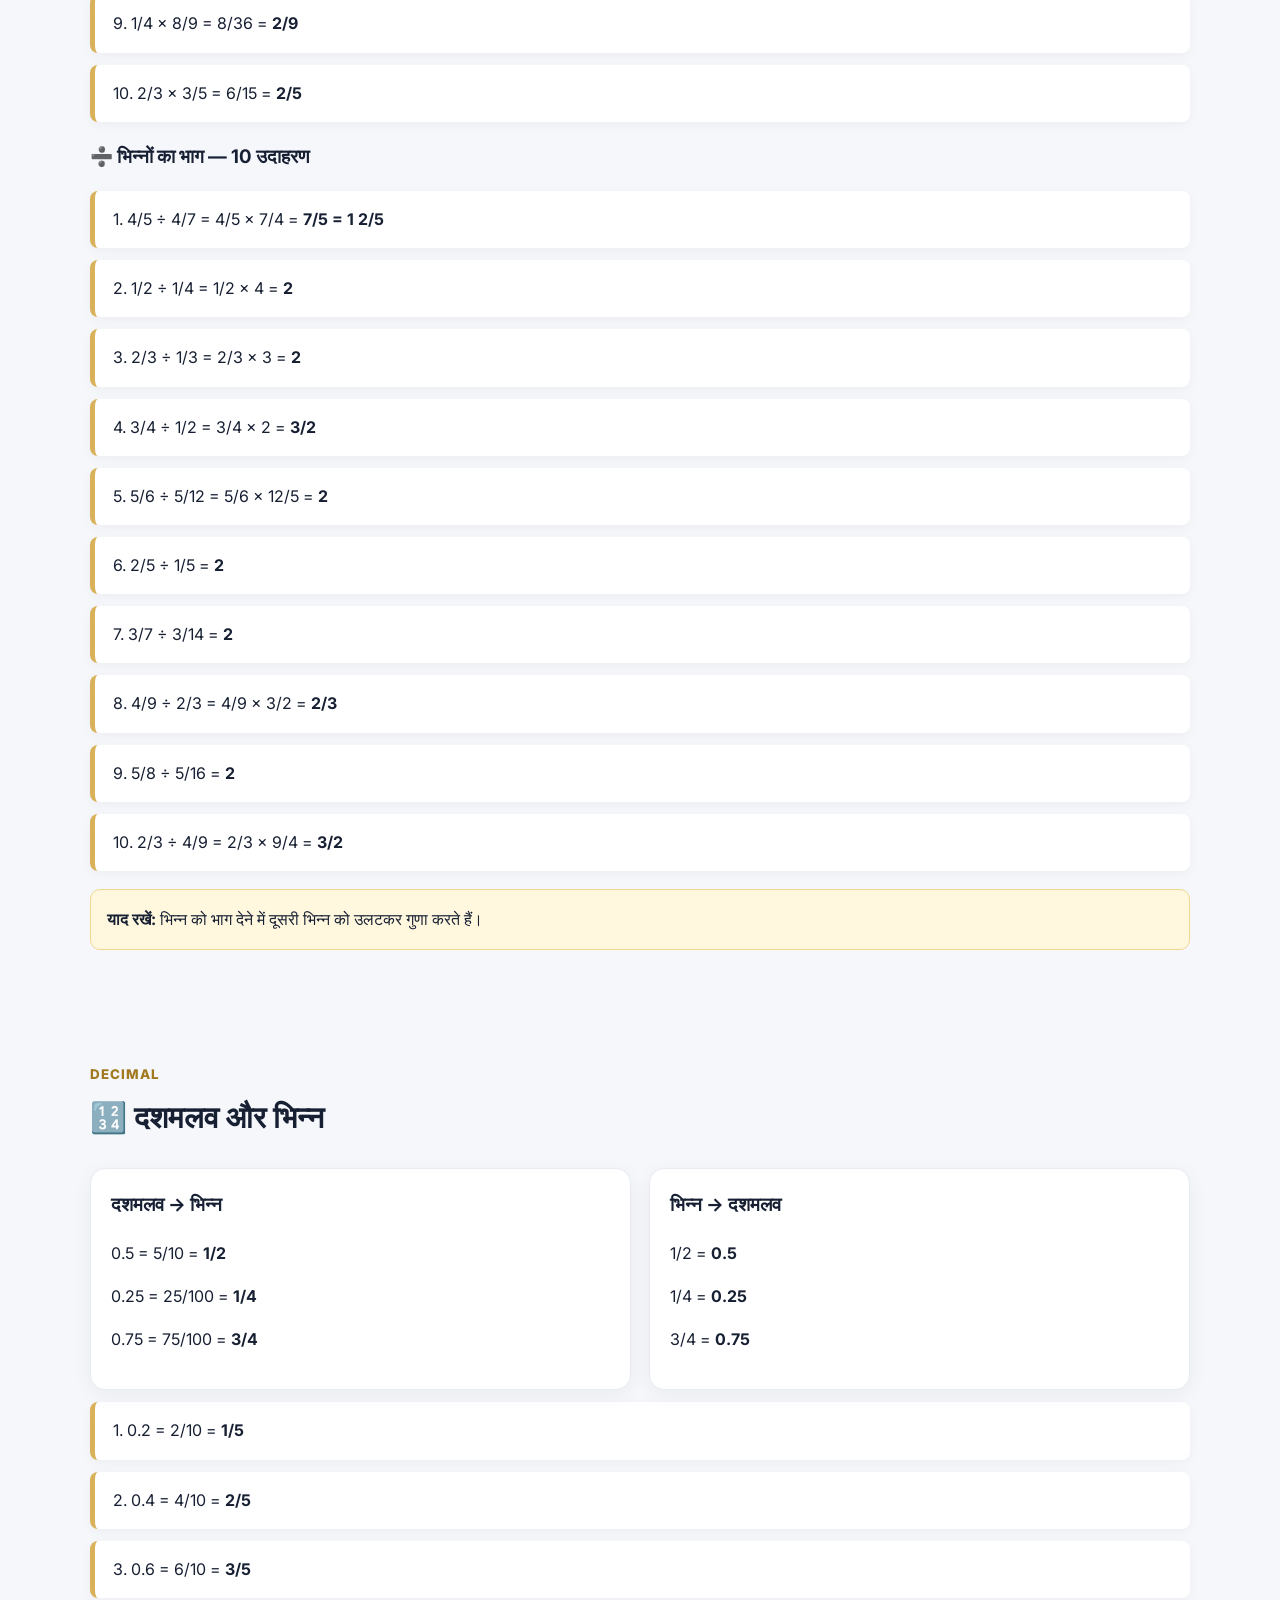
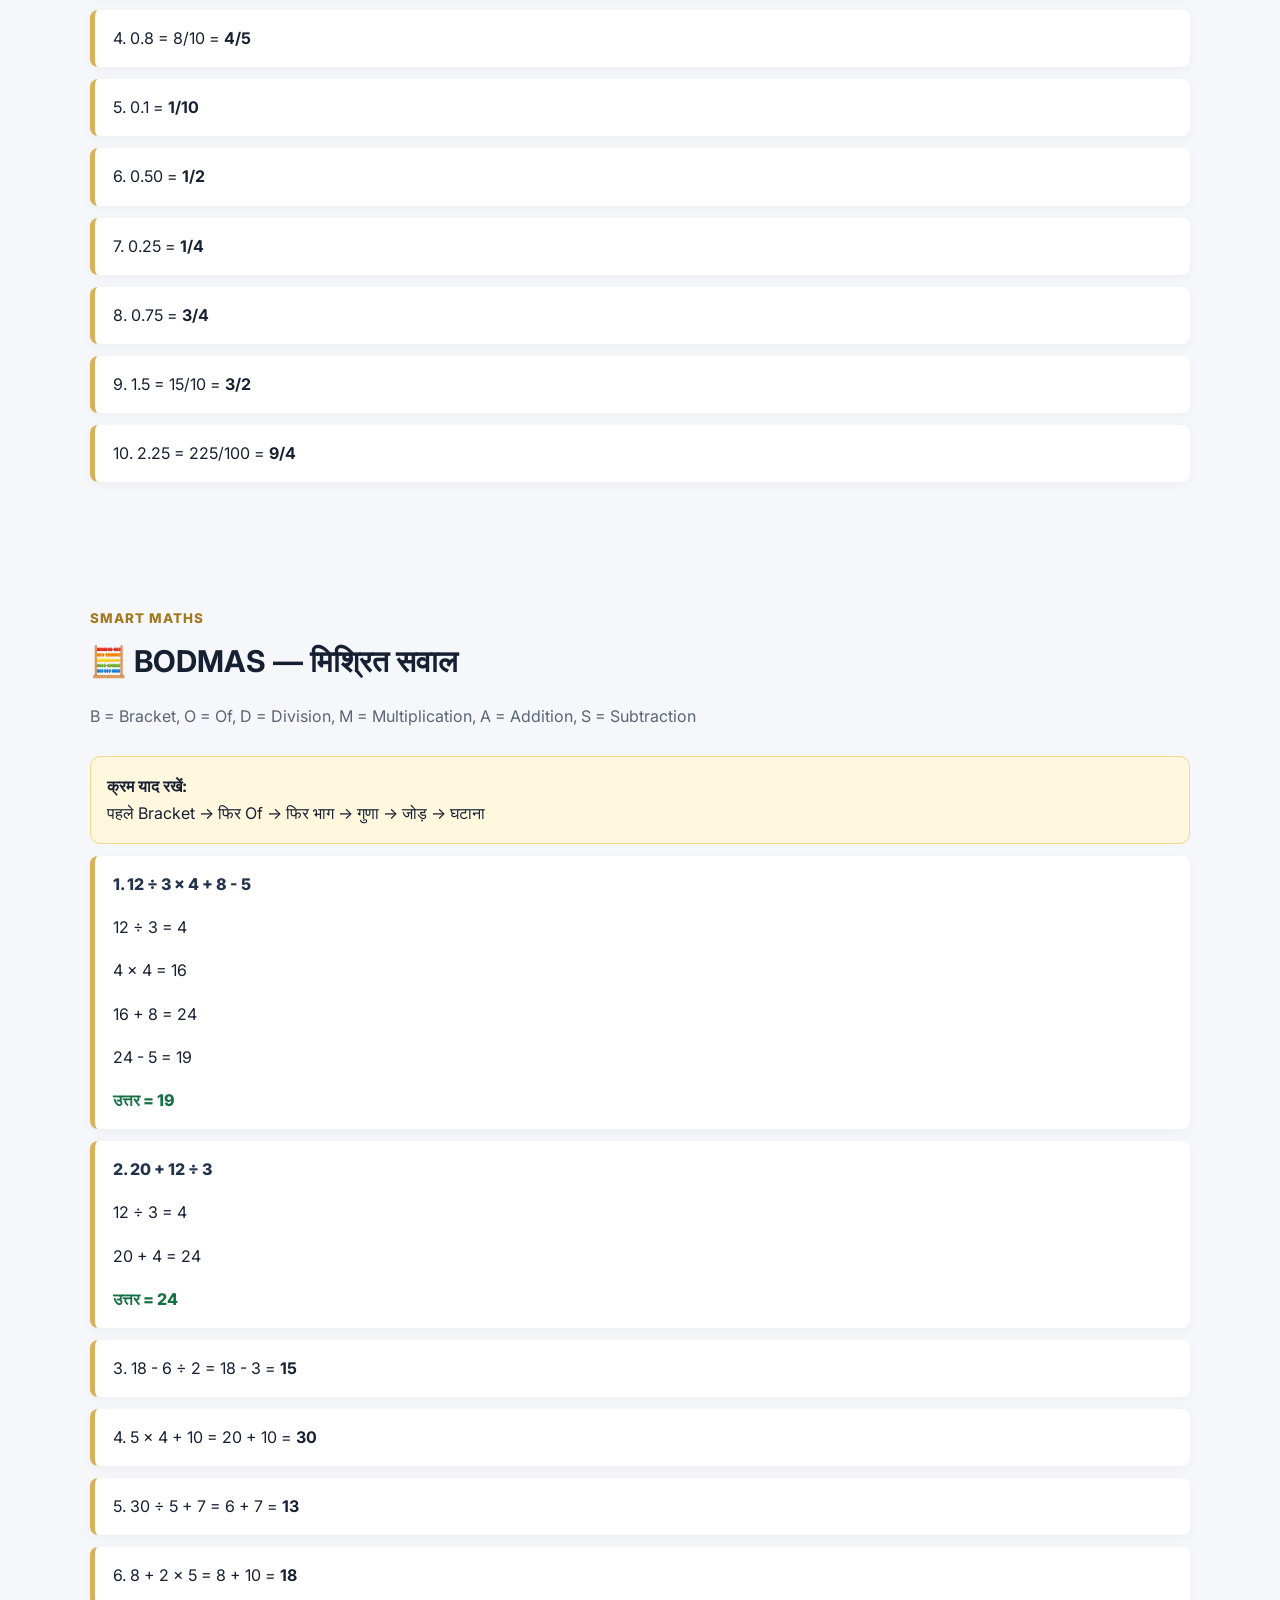
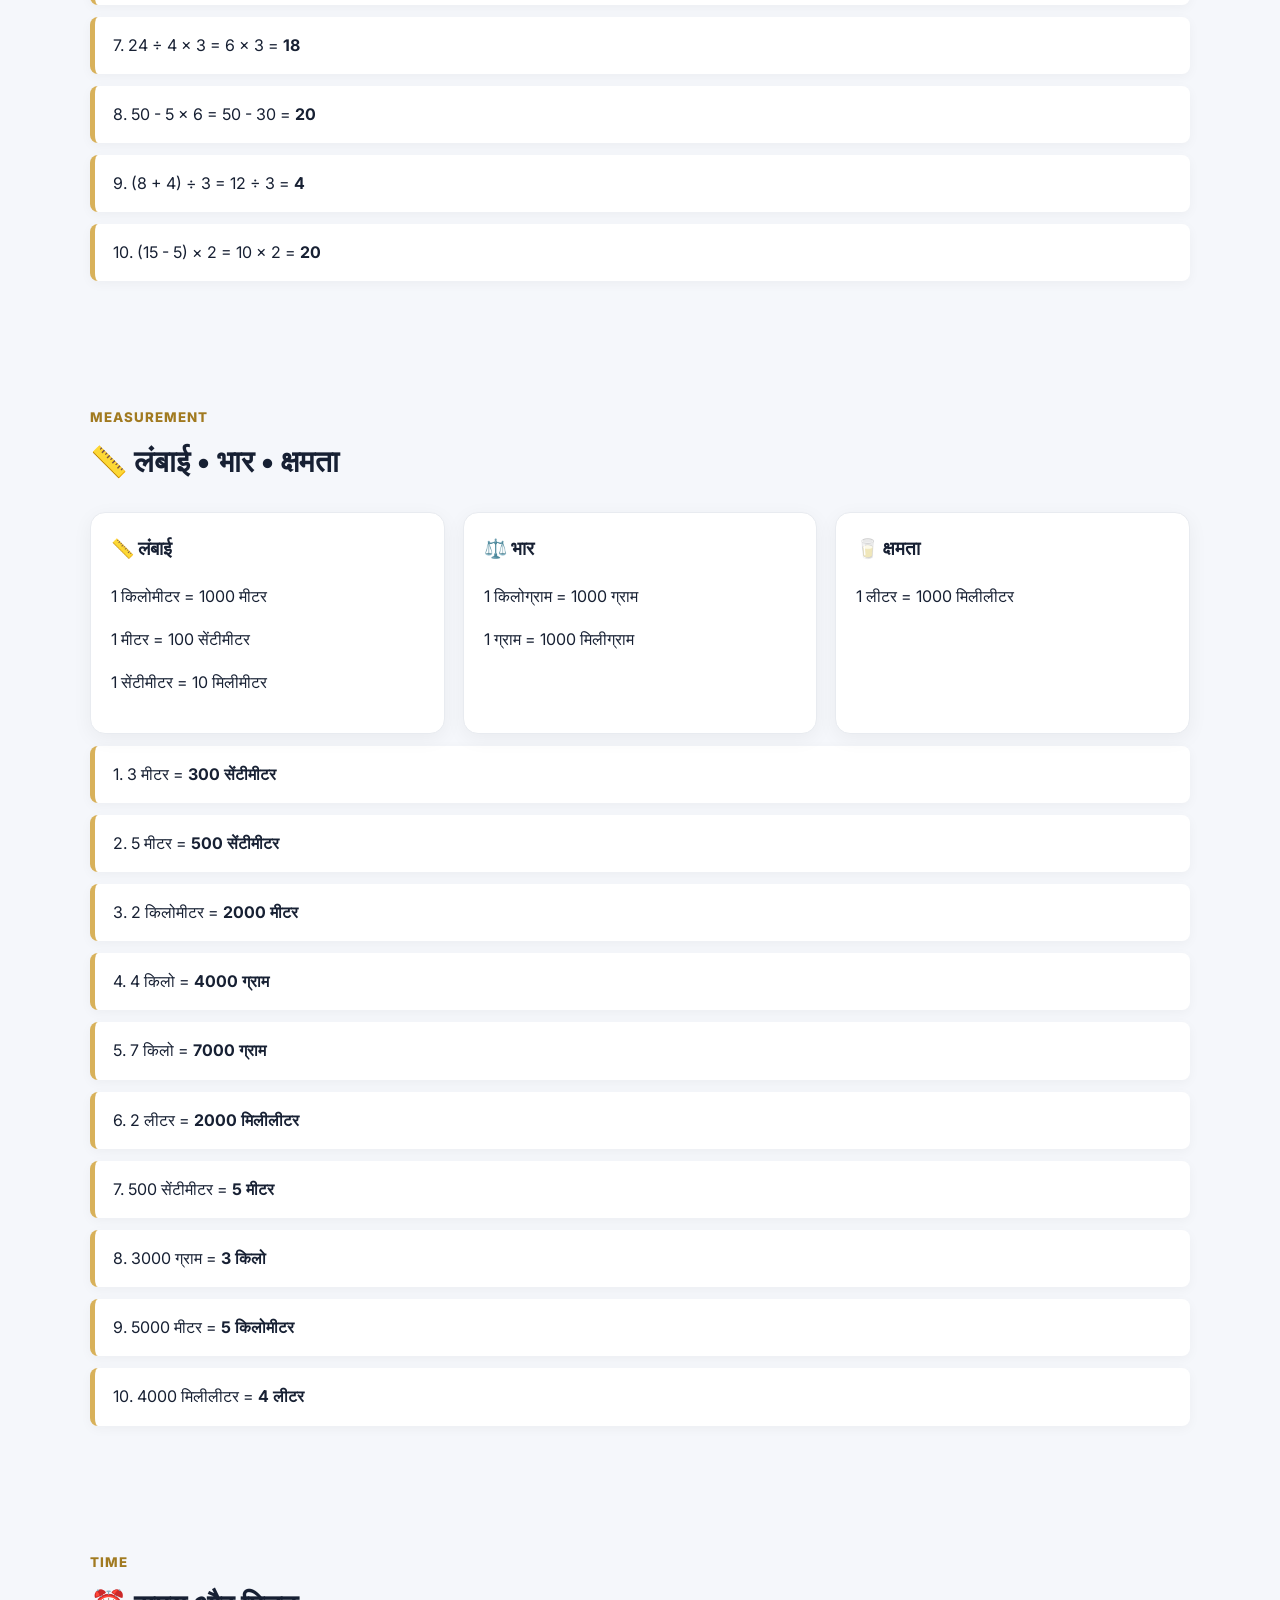
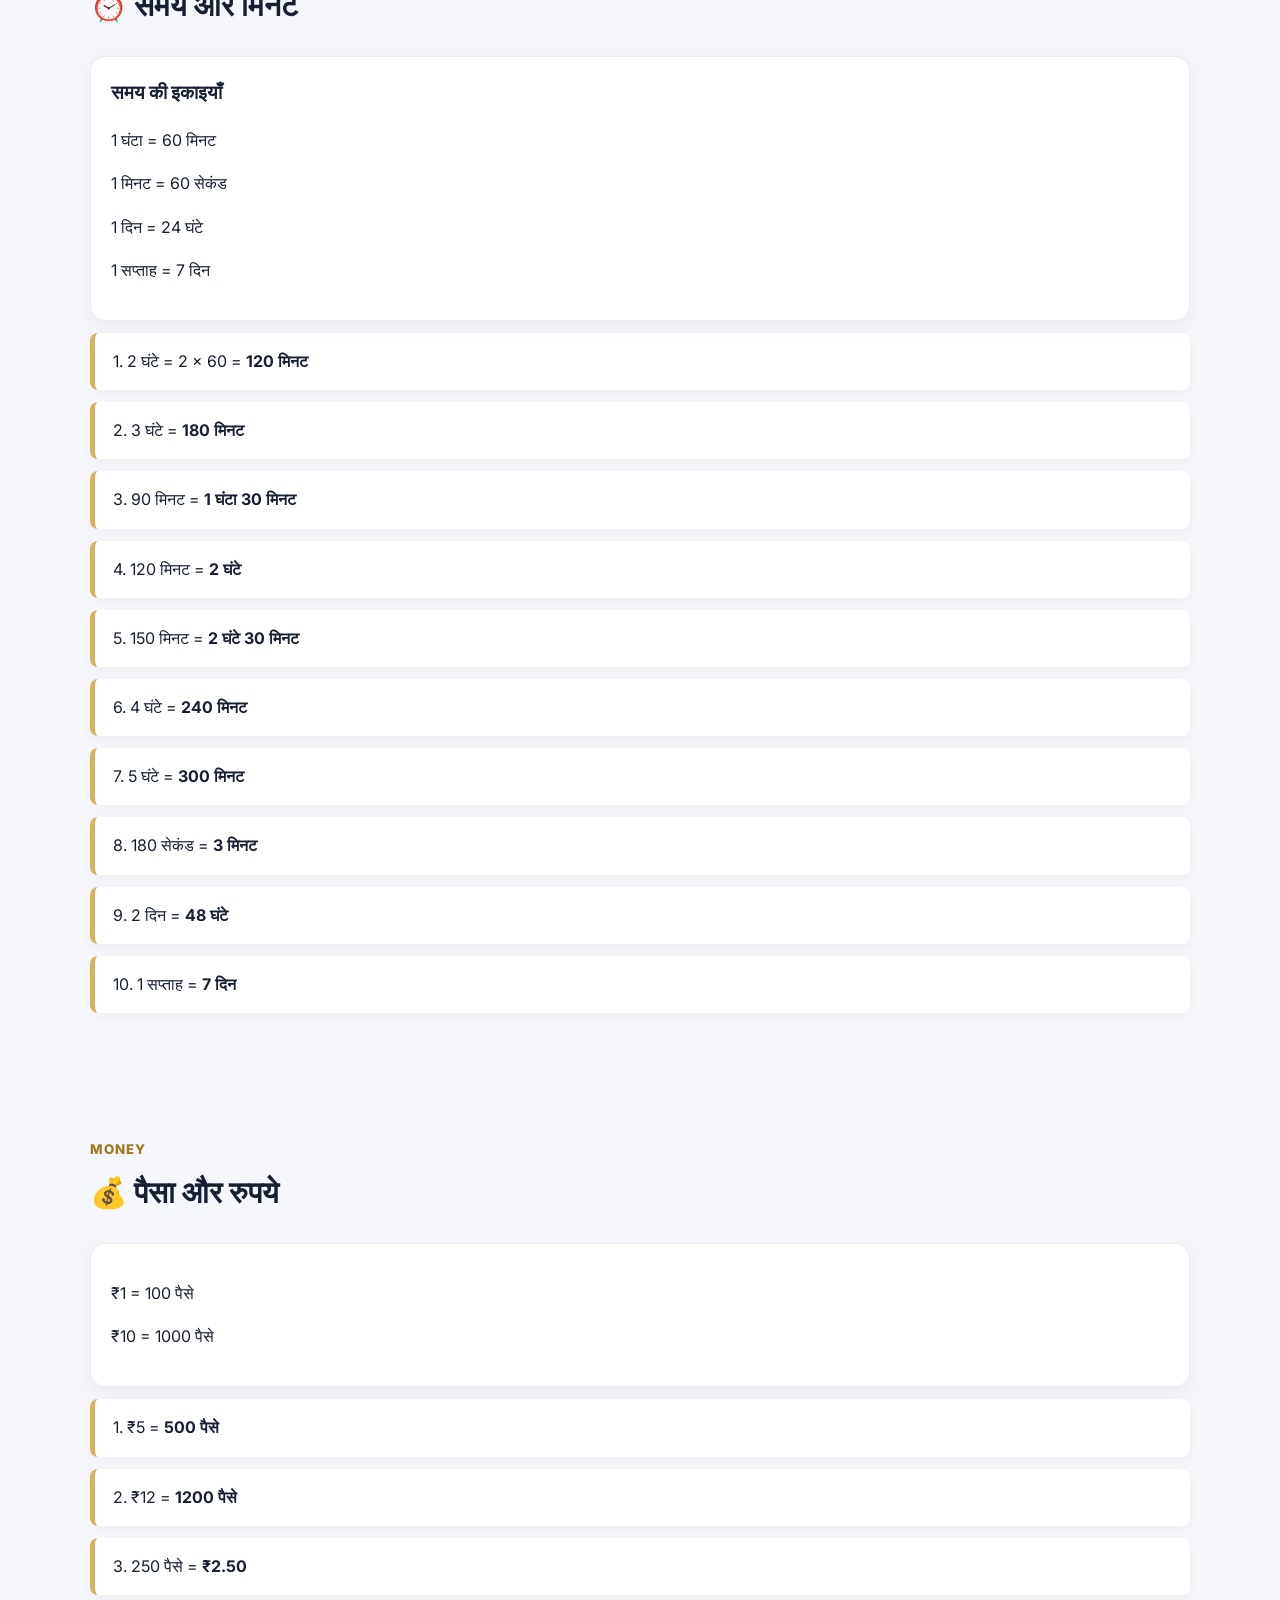
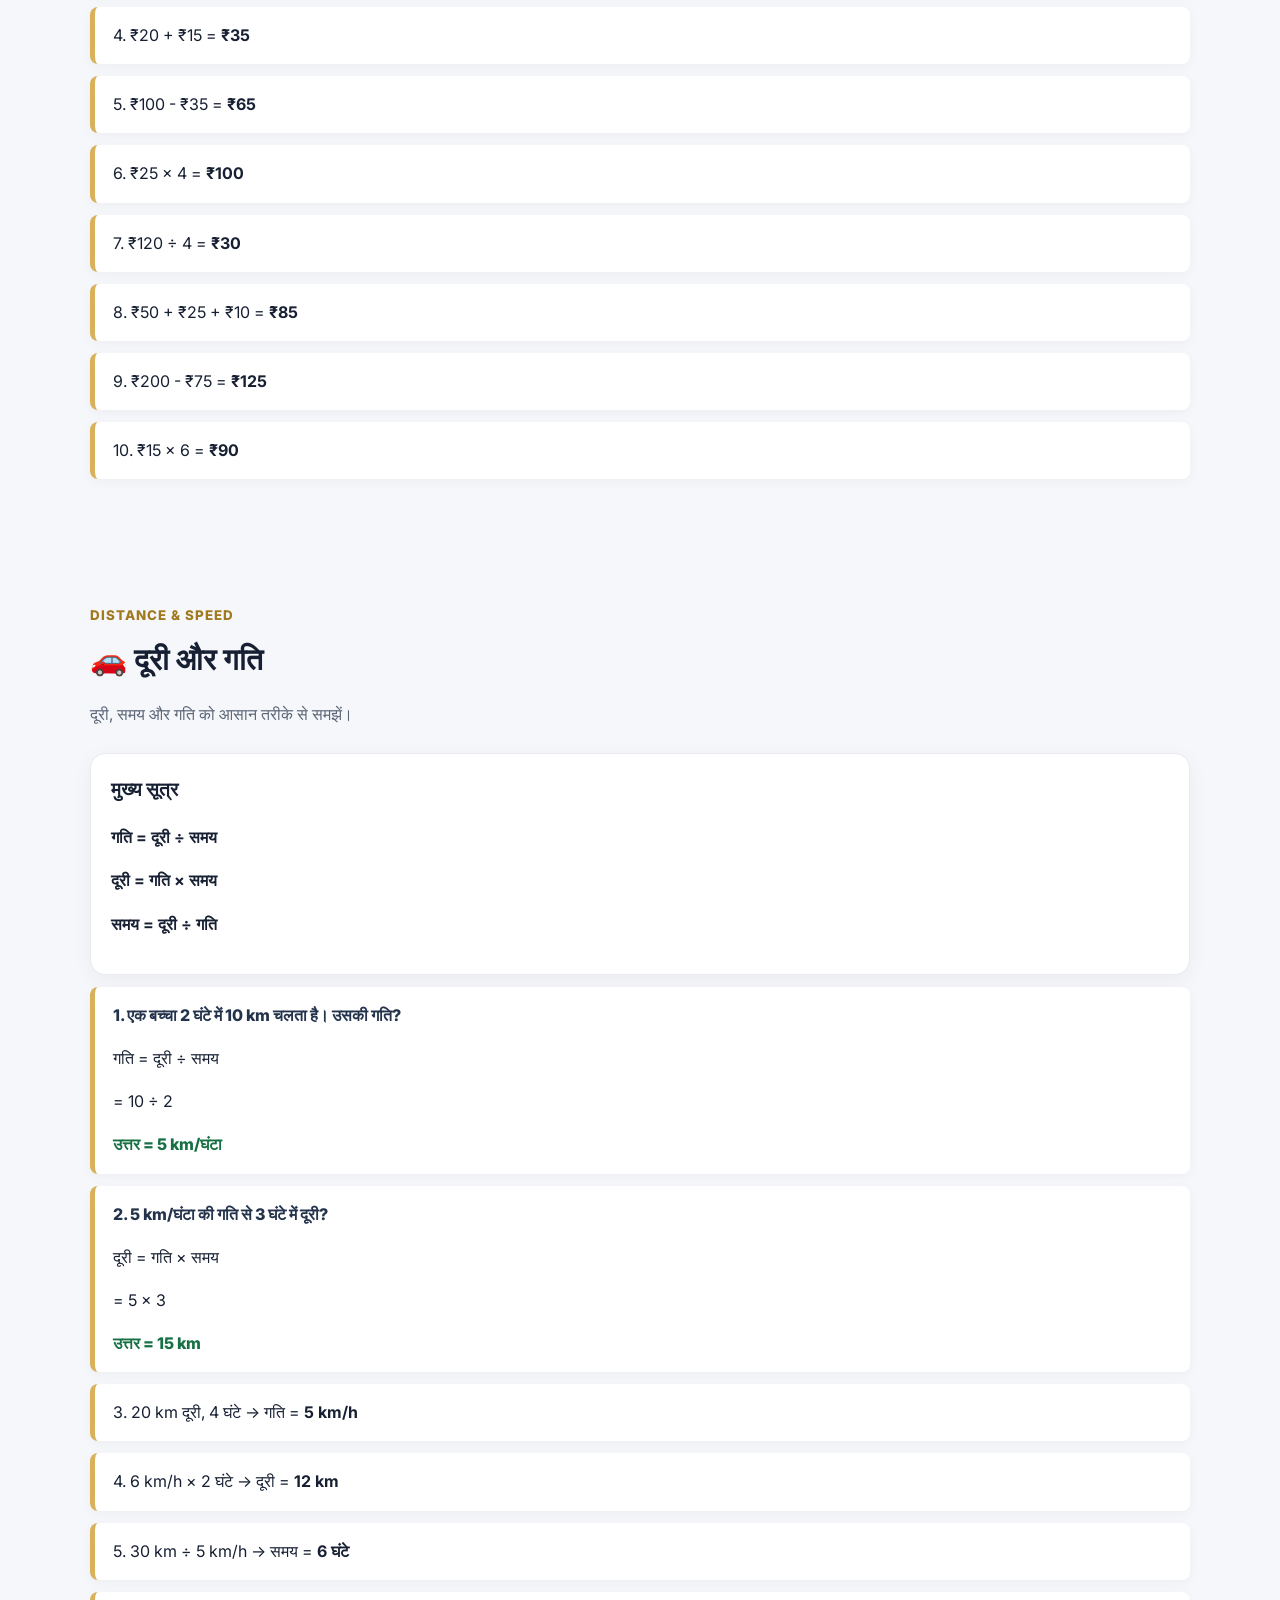
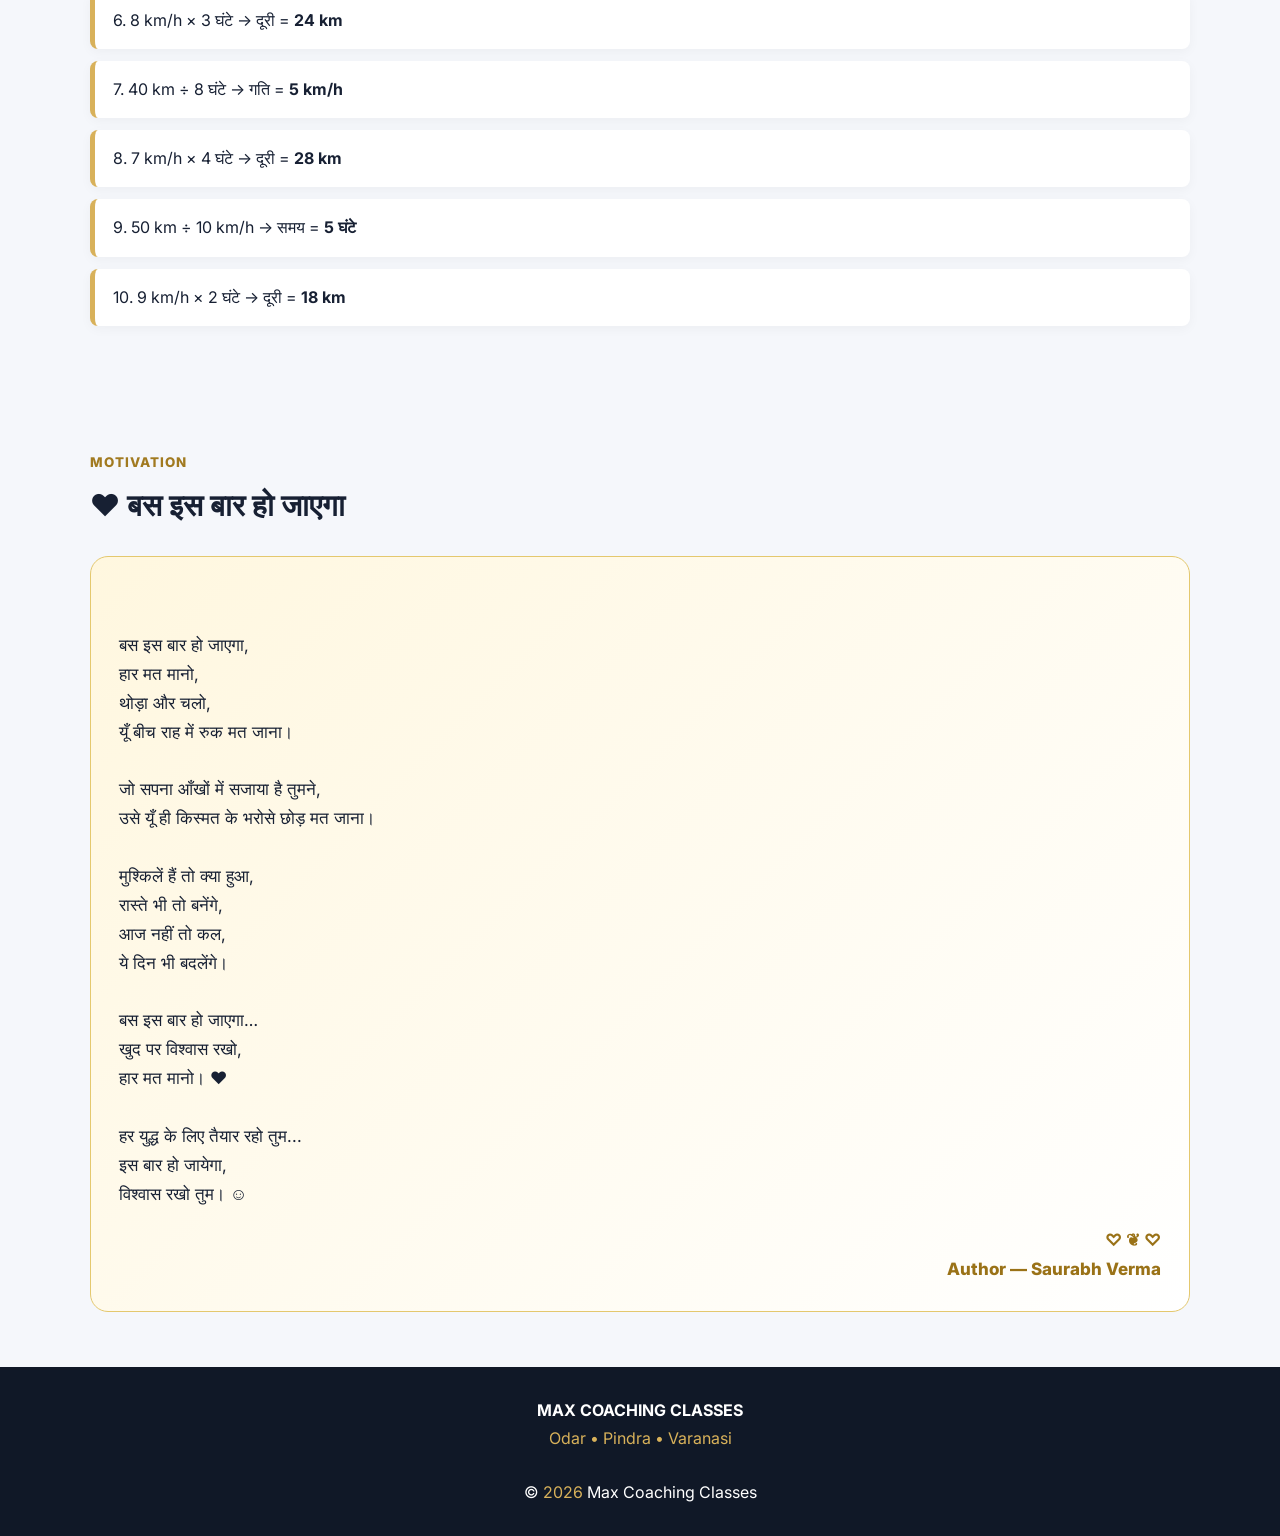
==== commit 792d209e: "Update class4-5.html" ====
--- a/class4-5.html
+++ b/class4-5.html
@@ -231,7 +231,9 @@
     </p>
   </div>
 </section>
-
+<a href="assets/Math-Class-3-4-5.pdf" target="_blank" class="pdf-btn">
+    📘 Math Class 3, 4 & 5 Syllabus
+</a>
 <div class="study-nav">
   <div class="container menu">
     <a href="#number">🔢 Number System</a>
